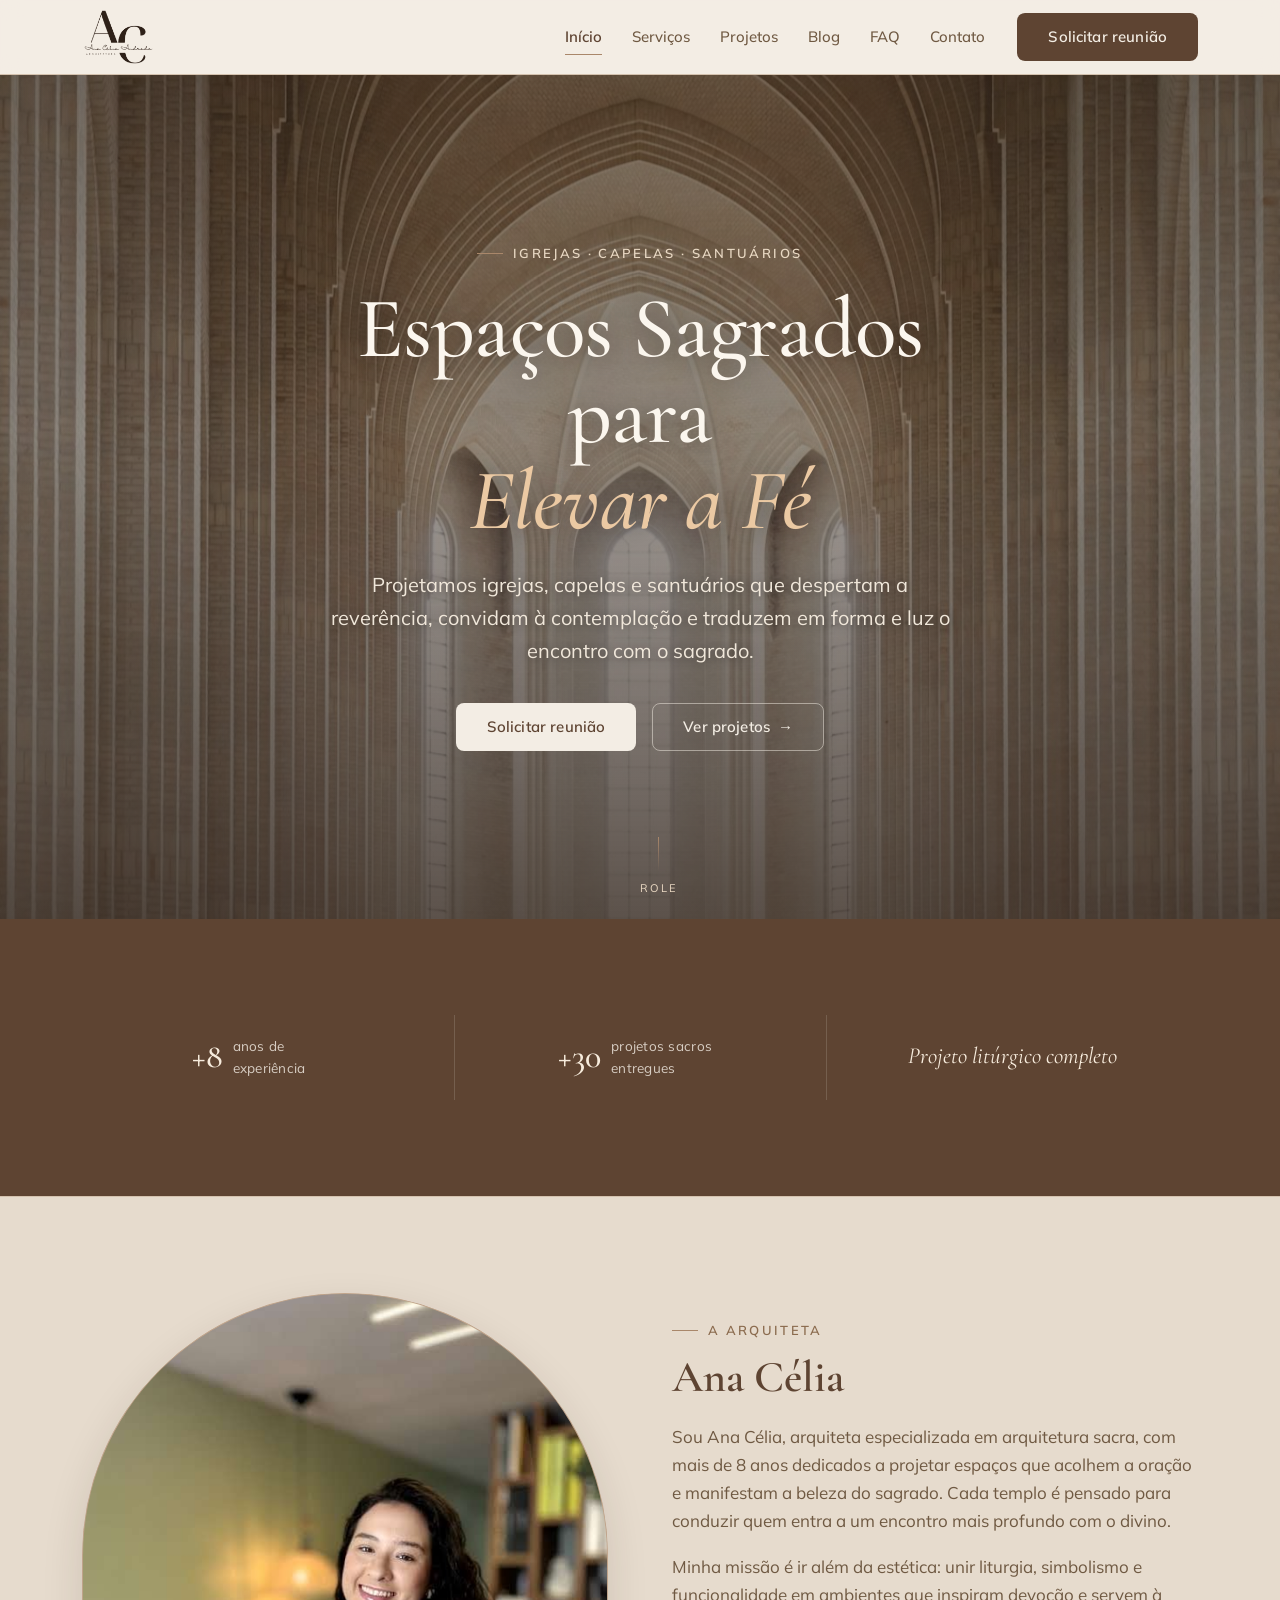
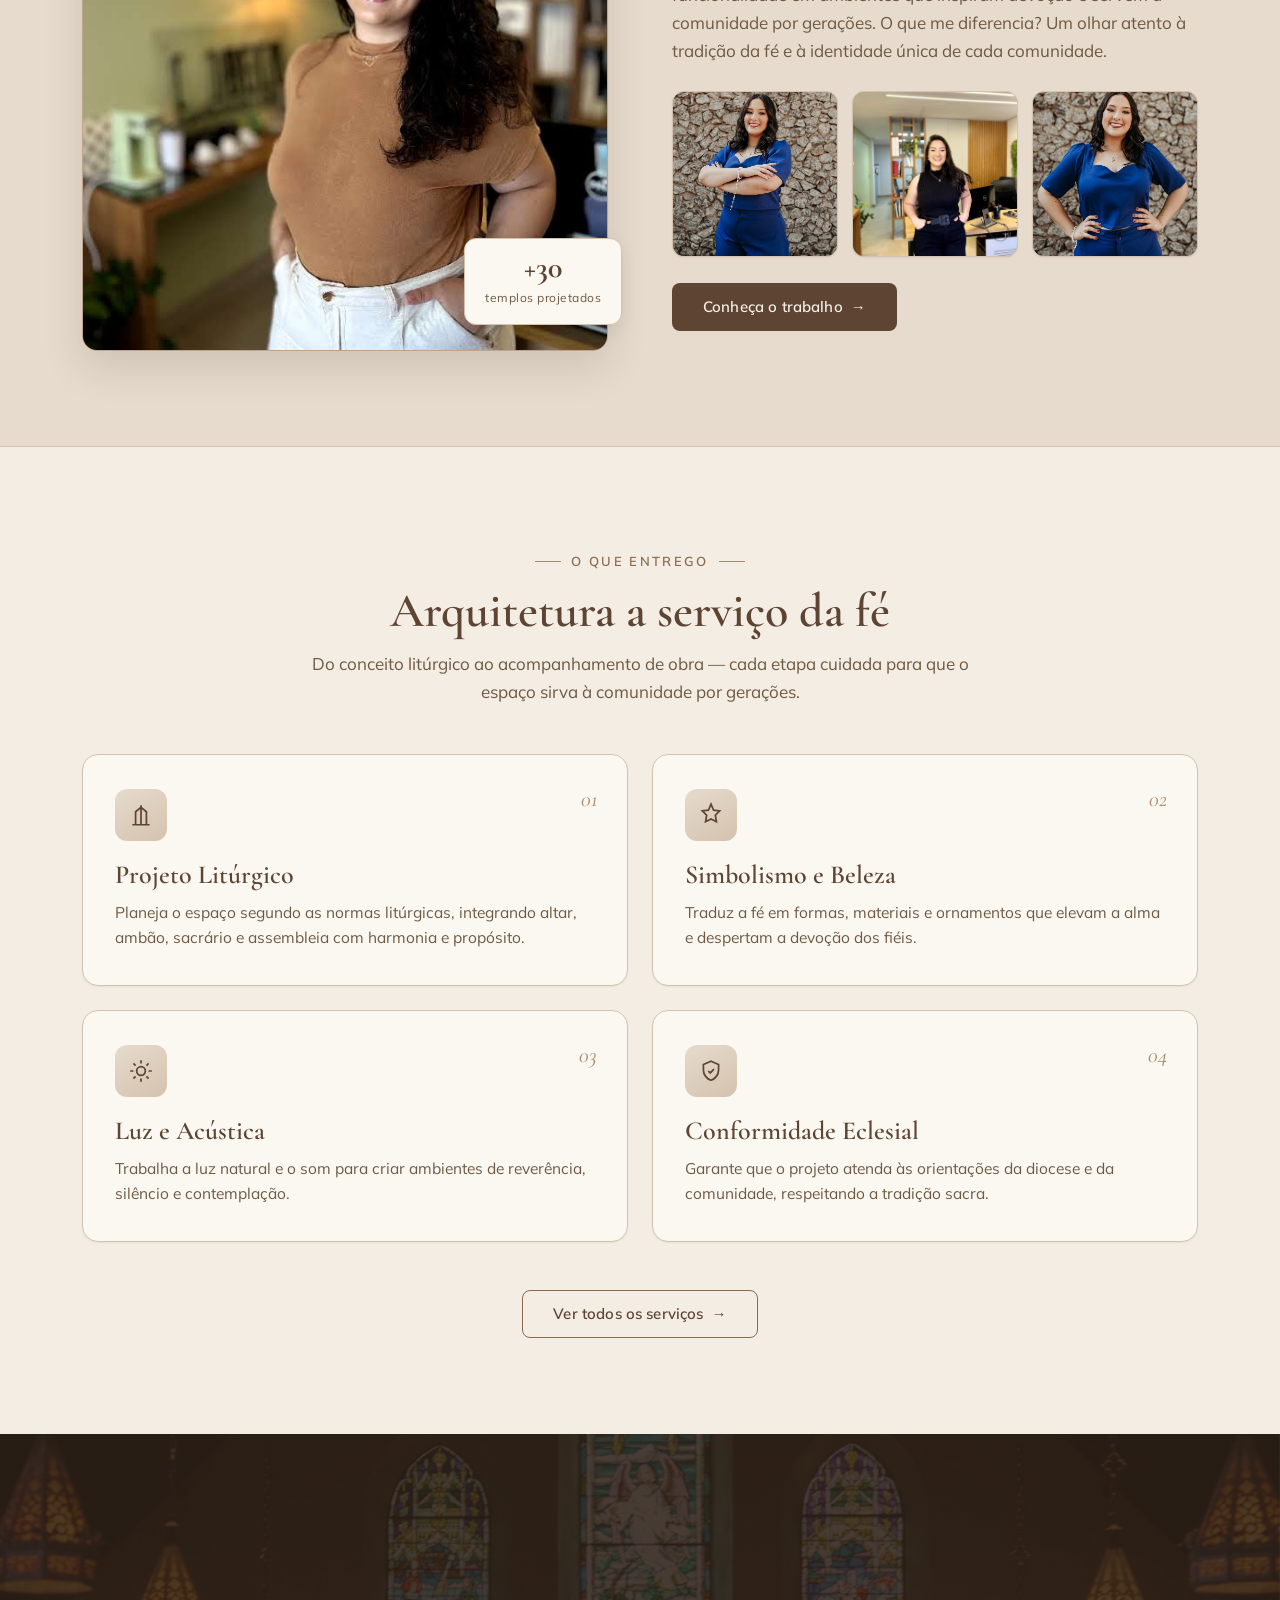
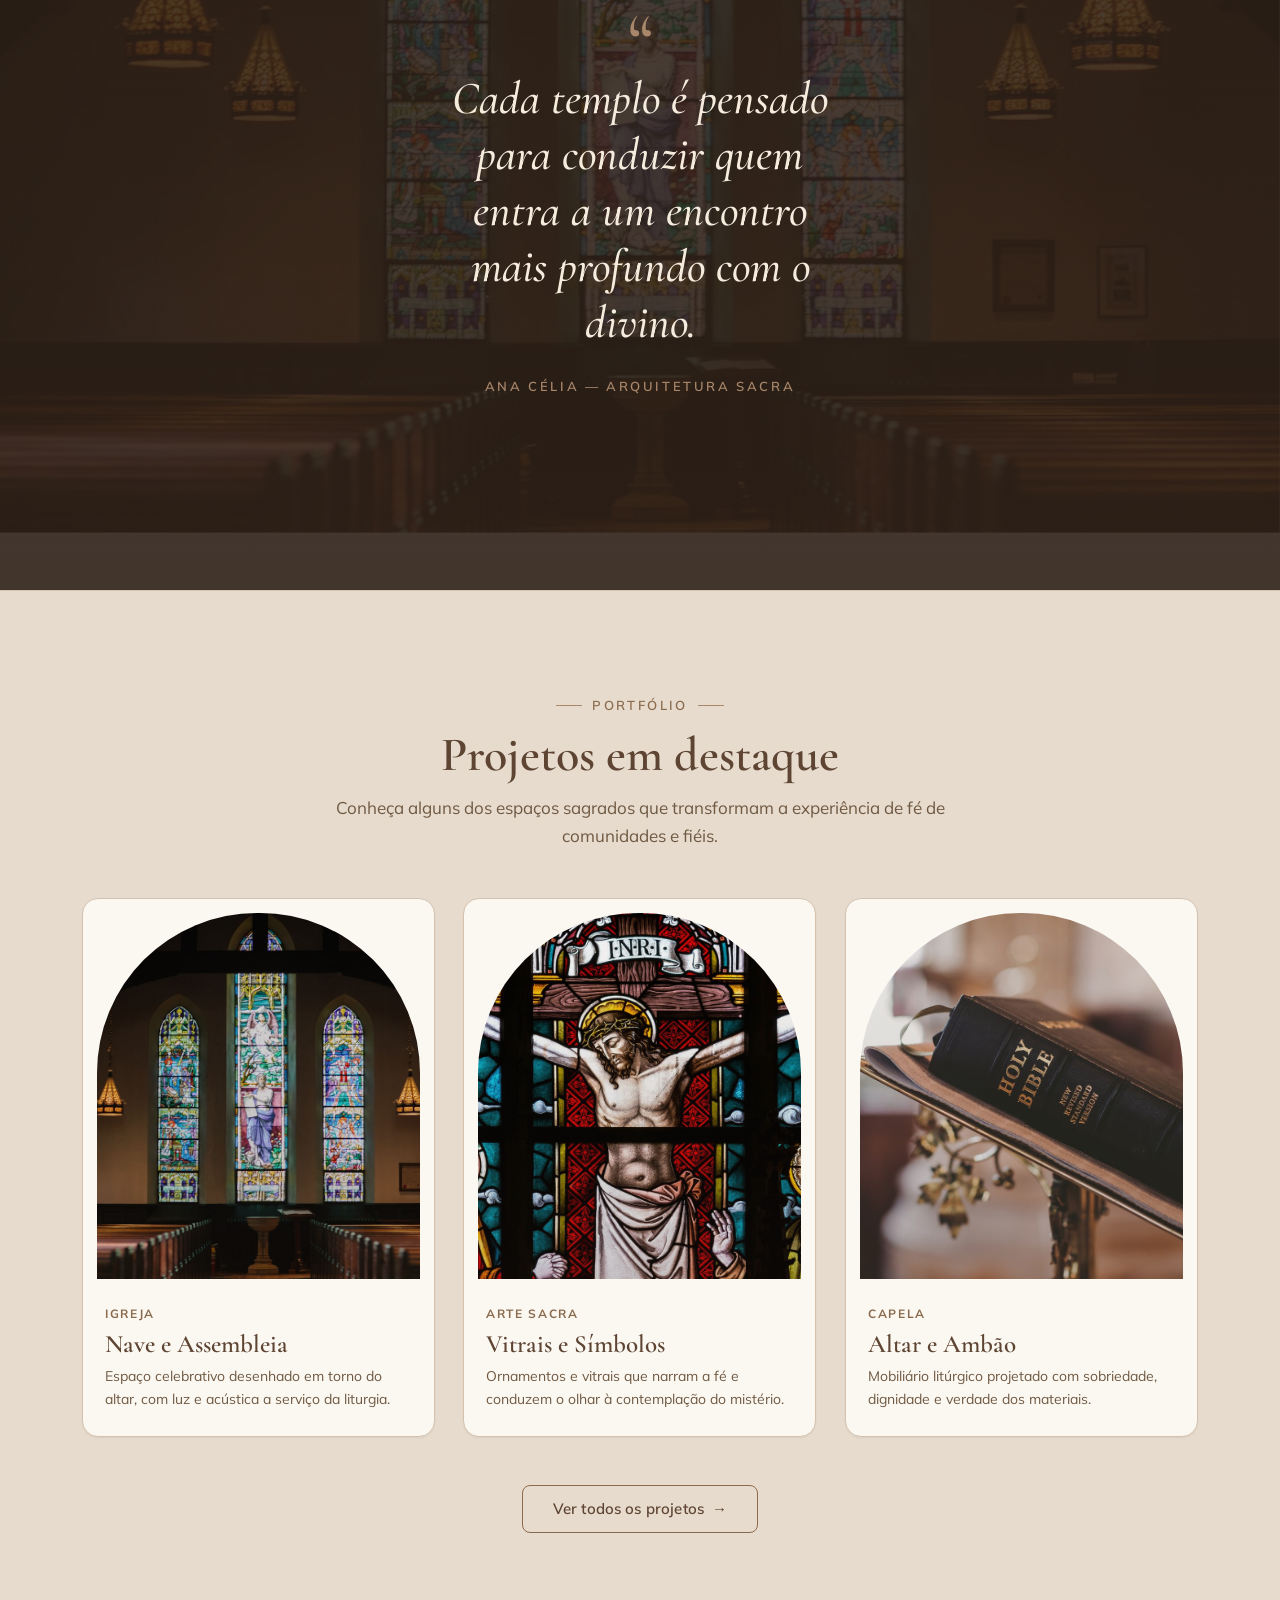
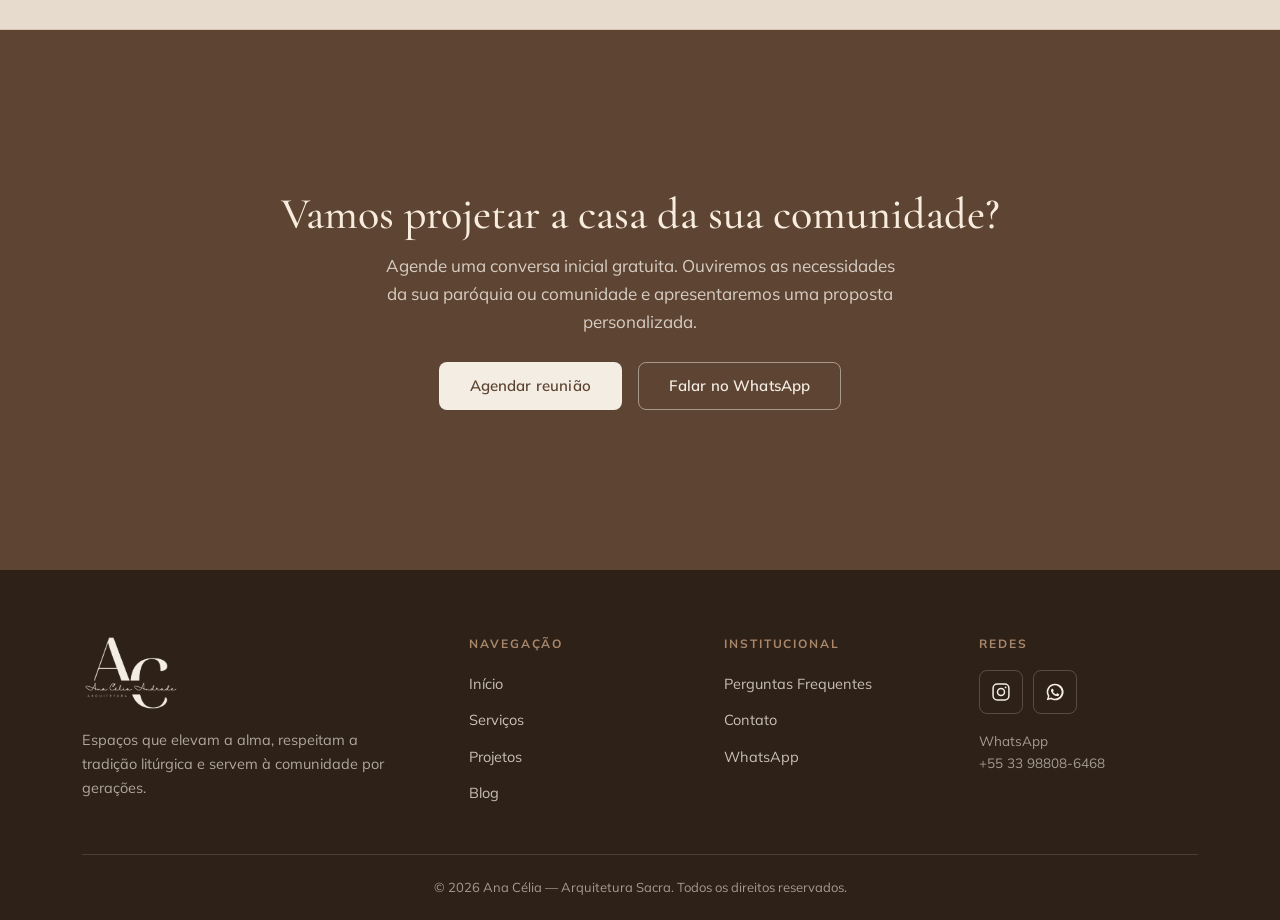
==== site/index.html @ 4736c99a "Cria site multi-página de Ana Célia — Arquitetura Sacra (v1) Site estático completo em /site: Home, " ====
<!DOCTYPE html>
<html lang="pt-BR">
<head>
<meta charset="UTF-8">
<meta name="viewport" content="width=device-width, initial-scale=1.0">
<meta name="description" content="Ana Célia — Arquitetura Sacra. Projetamos igrejas, capelas e santuários que despertam a reverência, convidam à contemplação e traduzem em forma e luz o encontro com o sagrado.">
<meta name="theme-color" content="#F3EDE4">
<title>Ana Célia — Arquitetura Sacra</title>
<link rel="icon" type="image/png" sizes="32x32" href="assets/favicon-32.png">
<link rel="icon" type="image/png" sizes="64x64" href="assets/favicon-64.png">
<link rel="apple-touch-icon" href="assets/apple-touch-icon.png">
<script>document.documentElement.classList.add('has-anim');</script>
<link rel="preconnect" href="https://fonts.googleapis.com">
<link rel="preconnect" href="https://fonts.gstatic.com" crossorigin>
<link href="https://fonts.googleapis.com/css2?family=Cormorant+Garamond:ital,wght@0,400;0,500;0,600;1,400;1,500&family=Mulish:wght@400;500;600;700&display=swap" rel="stylesheet">
<link rel="stylesheet" href="assets/styles.css">
</head>
<body>

<a class="skip-link" href="#conteudo">Pular para o conteúdo</a>

<header class="site-header">
  <div class="wrap">
    <nav class="nav" aria-label="Navegação principal">
      <a href="index.html" class="brand" aria-label="Ana Célia Andrade — Arquitetura, início">
        <img src="assets/logo-dark.png" alt="Ana Célia Andrade — Arquitetura" class="brand-logo" width="90" height="72">
      </a>
      <button class="nav-toggle" id="navToggle" aria-expanded="false" aria-controls="navMenu" aria-label="Abrir menu de navegação">
        <svg class="icon-open" viewBox="0 0 24 24" fill="none" stroke="currentColor" stroke-width="2" stroke-linecap="round" aria-hidden="true"><line x1="3" y1="6" x2="21" y2="6"/><line x1="3" y1="12" x2="21" y2="12"/><line x1="3" y1="18" x2="21" y2="18"/></svg>
        <svg class="icon-close" viewBox="0 0 24 24" fill="none" stroke="currentColor" stroke-width="2" stroke-linecap="round" aria-hidden="true"><line x1="6" y1="6" x2="18" y2="18"/><line x1="6" y1="18" x2="18" y2="6"/></svg>
      </button>
      <div class="nav-menu" id="navMenu">
        <ul>
          <li><a class="nav-link" href="index.html" aria-current="page">Início</a></li>
          <li><a class="nav-link" href="servicos.html">Serviços</a></li>
          <li><a class="nav-link" href="projetos.html">Projetos</a></li>
          <li><a class="nav-link" href="blog.html">Blog</a></li>
          <li><a class="nav-link" href="faq.html">FAQ</a></li>
          <li><a class="nav-link" href="contato.html">Contato</a></li>
        </ul>
        <a href="contato.html" class="btn btn-primary nav-cta">Solicitar reunião</a>
      </div>
    </nav>
  </div>
</header>

<main id="conteudo">

  <!-- HERO -->
  <section class="hero" aria-labelledby="hero-title">
    <div class="hero-media">
      <img src="assets/hero-nave.jpg" alt="Interior de uma igreja com nave de arcos em pedra clara e luz natural iluminando o altar ao fundo" fetchpriority="high" width="1200" height="800" data-parallax="55">
    </div>
    <div class="wrap" data-stagger>
      <span class="eyebrow" data-animate>Igrejas · Capelas · Santuários</span>
      <h1 id="hero-title" class="rv-split">Espaços Sagrados para <em>Elevar a Fé</em></h1>
      <p class="subtitle" data-animate data-delay="620">Projetamos igrejas, capelas e santuários que despertam a reverência, convidam à contemplação e traduzem em forma e luz o encontro com o sagrado.</p>
      <div class="actions" data-animate data-delay="820">
        <a href="contato.html" class="btn btn-on-dark">Solicitar reunião</a>
        <a href="projetos.html" class="btn btn-ghost-dark">Ver projetos <span class="arrow" aria-hidden="true">→</span></a>
      </div>
    </div>
    <div class="hero-scroll" aria-hidden="true" data-animate data-delay="1200"><span class="line"></span>Role</div>
  </section>

  <!-- DESTAQUES (enxuta) -->
  <section class="highlights" aria-label="Destaques da atuação">
    <div class="wrap">
      <ul data-stagger>
        <li data-animate><span class="stat" data-count="8" data-prefix="+">+8</span><span class="stat-label">anos de experiência</span></li>
        <li data-animate><span class="stat" data-count="30" data-prefix="+">+30</span><span class="stat-label">projetos sacros entregues</span></li>
        <li data-animate><span class="stat-single">Projeto litúrgico completo</span></li>
      </ul>
    </div>
  </section>

  <!-- A ARQUITETA -->
  <section id="a-arquiteta" class="about" aria-labelledby="about-title">
    <div class="wrap">
      <div class="about-grid">
        <div class="about-figure" data-animate="fade">
          <div class="frame">
            <img src="assets/ana-1.jpg" alt="Retrato de Ana Célia, arquiteta, em seu ateliê" loading="lazy" width="640" height="800">
          </div>
          <div class="badge"><b>+30</b><span>templos projetados</span></div>
        </div>
        <div class="about-body" data-animate="right">
          <span class="eyebrow">A Arquiteta</span>
          <h2 id="about-title">Ana Célia</h2>
          <p>Sou Ana Célia, arquiteta especializada em arquitetura sacra, com mais de 8 anos dedicados a projetar espaços que acolhem a oração e manifestam a beleza do sagrado. Cada templo é pensado para conduzir quem entra a um encontro mais profundo com o divino.</p>
          <p>Minha missão é ir além da estética: unir liturgia, simbolismo e funcionalidade em ambientes que inspiram devoção e servem à comunidade por gerações. O que me diferencia? Um olhar atento à tradição da fé e à identidade única de cada comunidade.</p>
          <div class="photo-strip" aria-hidden="false">
            <figure><img src="assets/ana-4.jpg" alt="Ana Célia diante de uma parede de pedra, segurando um terço" loading="lazy" width="300" height="300"></figure>
            <figure><img src="assets/ana-2.jpg" alt="Ana Célia em seu ateliê de arquitetura" loading="lazy" width="300" height="300"></figure>
            <figure><img src="assets/ana-5.jpg" alt="Ana Célia, retrato" loading="lazy" width="300" height="300"></figure>
          </div>
          <a href="servicos.html" class="btn btn-primary" style="margin-top:26px">Conheça o trabalho <span class="arrow" aria-hidden="true">→</span></a>
        </div>
      </div>
    </div>
  </section>

  <!-- SERVIÇOS (resumo) -->
  <section id="servicos" aria-labelledby="servicos-title">
    <div class="wrap">
      <div class="sec-head center" data-animate>
        <span class="eyebrow center">O que entrego</span>
        <h2 id="servicos-title">Arquitetura a serviço da fé</h2>
        <p>Do conceito litúrgico ao acompanhamento de obra — cada etapa cuidada para que o espaço sirva à comunidade por gerações.</p>
      </div>
      <div class="reasons-grid" data-stagger>
        <article class="reason" data-animate>
          <span class="num">01</span>
          <div class="icon" aria-hidden="true"><svg viewBox="0 0 24 24" fill="none" stroke="currentColor" stroke-width="1.6"><path d="M12 3v18M7 21V9l5-4 5 4v12M4 21h16"/></svg></div>
          <h3>Projeto Litúrgico</h3>
          <p>Planeja o espaço segundo as normas litúrgicas, integrando altar, ambão, sacrário e assembleia com harmonia e propósito.</p>
        </article>
        <article class="reason" data-animate>
          <span class="num">02</span>
          <div class="icon" aria-hidden="true"><svg viewBox="0 0 24 24" fill="none" stroke="currentColor" stroke-width="1.6"><path d="M12 2l2.4 5.6L20 8.2l-4 4 1 6L12 15.6 7 18.2l1-6-4-4 5.6-.6z"/></svg></div>
          <h3>Simbolismo e Beleza</h3>
          <p>Traduz a fé em formas, materiais e ornamentos que elevam a alma e despertam a devoção dos fiéis.</p>
        </article>
        <article class="reason" data-animate>
          <span class="num">03</span>
          <div class="icon" aria-hidden="true"><svg viewBox="0 0 24 24" fill="none" stroke="currentColor" stroke-width="1.6"><circle cx="12" cy="12" r="4"/><path d="M12 2v3M12 19v3M2 12h3M19 12h3M5 5l2 2M17 17l2 2M19 5l-2 2M7 17l-2 2"/></svg></div>
          <h3>Luz e Acústica</h3>
          <p>Trabalha a luz natural e o som para criar ambientes de reverência, silêncio e contemplação.</p>
        </article>
        <article class="reason" data-animate>
          <span class="num">04</span>
          <div class="icon" aria-hidden="true"><svg viewBox="0 0 24 24" fill="none" stroke="currentColor" stroke-width="1.6"><path d="M12 3l7 3v5c0 4.4-3 8.3-7 9.5C8 19.3 5 15.4 5 11V6l7-3z"/><path d="M9.5 12l1.8 1.8 3.4-3.6"/></svg></div>
          <h3>Conformidade Eclesial</h3>
          <p>Garante que o projeto atenda às orientações da diocese e da comunidade, respeitando a tradição sacra.</p>
        </article>
      </div>
      <div style="text-align:center;margin-top:48px" data-animate="fade">
        <a href="servicos.html" class="btn btn-secondary">Ver todos os serviços <span class="arrow" aria-hidden="true">→</span></a>
      </div>
    </div>
  </section>

  <!-- MANIFESTO -->
  <section class="manifesto" aria-label="Propósito">
    <div class="manifesto-media">
      <img src="assets/vitral-interior.jpg" alt="Interior de igreja com grandes vitrais coloridos e luminárias suspensas" loading="lazy" width="1200" height="800" data-parallax="45">
    </div>
    <div class="wrap" data-stagger>
      <span class="mark" aria-hidden="true" data-animate="fade">&ldquo;</span>
      <blockquote class="rv-split">Cada templo é pensado para conduzir quem entra a um encontro mais profundo com o divino.</blockquote>
      <cite data-animate>Ana Célia — Arquitetura Sacra</cite>
    </div>
  </section>

  <!-- PROJETOS (destaque) -->
  <section id="projetos" class="section-alt" aria-labelledby="projetos-title">
    <div class="wrap">
      <div class="sec-head center" data-animate>
        <span class="eyebrow center">Portfólio</span>
        <h2 id="projetos-title">Projetos em destaque</h2>
        <p>Conheça alguns dos espaços sagrados que transformam a experiência de fé de comunidades e fiéis.</p>
      </div>
      <div class="projects-grid" data-stagger>
        <article class="project-card" data-animate="fade">
          <div class="project-img"><img src="assets/vitral-interior.jpg" alt="Nave de igreja com vitrais e assembleia" loading="lazy" width="360" height="408"></div>
          <div class="project-body"><span class="cat">Igreja</span><h3>Nave e Assembleia</h3><p>Espaço celebrativo desenhado em torno do altar, com luz e acústica a serviço da liturgia.</p></div>
        </article>
        <article class="project-card" data-animate="fade">
          <div class="project-img"><img src="assets/arte-sacra.jpg" alt="Vitral com a imagem da crucificação em tons vivos" loading="lazy" width="360" height="408"></div>
          <div class="project-body"><span class="cat">Arte Sacra</span><h3>Vitrais e Símbolos</h3><p>Ornamentos e vitrais que narram a fé e conduzem o olhar à contemplação do mistério.</p></div>
        </article>
        <article class="project-card" data-animate="fade">
          <div class="project-img"><img src="assets/ambao-biblia.jpg" alt="Bíblia aberta sobre ambão de metal dourado em ambiente de igreja" loading="lazy" width="360" height="408"></div>
          <div class="project-body"><span class="cat">Capela</span><h3>Altar e Ambão</h3><p>Mobiliário litúrgico projetado com sobriedade, dignidade e verdade dos materiais.</p></div>
        </article>
      </div>
      <div style="text-align:center;margin-top:48px" data-animate="fade">
        <a href="projetos.html" class="btn btn-secondary">Ver todos os projetos <span class="arrow" aria-hidden="true">→</span></a>
      </div>
    </div>
  </section>

  <!-- CTA final -->
  <section class="cta-band" aria-label="Convite ao contato">
    <div class="wrap" data-stagger>
      <h2 data-animate>Vamos projetar a casa da sua comunidade?</h2>
      <p data-animate>Agende uma conversa inicial gratuita. Ouviremos as necessidades da sua paróquia ou comunidade e apresentaremos uma proposta personalizada.</p>
      <div class="actions" data-animate>
        <a href="contato.html" class="btn btn-on-dark">Agendar reunião</a>
        <a href="https://wa.me/5533988086468" target="_blank" rel="noopener" class="btn btn-ghost-dark">Falar no WhatsApp</a>
      </div>
    </div>
  </section>

</main>

<footer class="site-footer">
  <div class="wrap">
    <div class="footer-top" data-stagger>
      <div class="footer-brand" data-animate>
        <img src="assets/logo-light.png" alt="Ana Célia Andrade — Arquitetura" class="fb-logo" width="150" height="120">
        <p>Espaços que elevam a alma, respeitam a tradição litúrgica e servem à comunidade por gerações.</p>
      </div>
      <div class="footer-col" data-animate>
        <h4>Navegação</h4>
        <ul>
          <li><a href="index.html">Início</a></li>
          <li><a href="servicos.html">Serviços</a></li>
          <li><a href="projetos.html">Projetos</a></li>
          <li><a href="blog.html">Blog</a></li>
        </ul>
      </div>
      <div class="footer-col" data-animate>
        <h4>Institucional</h4>
        <ul>
          <li><a href="faq.html">Perguntas Frequentes</a></li>
          <li><a href="contato.html">Contato</a></li>
          <li><a href="https://wa.me/5533988086468" target="_blank" rel="noopener">WhatsApp</a></li>
        </ul>
      </div>
      <div class="footer-col" data-animate>
        <h4>Redes</h4>
        <div class="social">
          <a href="https://www.instagram.com/anaceliandrade.arquiteta/" target="_blank" rel="noopener" aria-label="Instagram de Ana Célia (abre em nova aba)"><svg viewBox="0 0 24 24" fill="none" stroke="currentColor" stroke-width="1.8" aria-hidden="true"><rect x="2.5" y="2.5" width="19" height="19" rx="5"/><circle cx="12" cy="12" r="4.2"/><circle cx="17.5" cy="6.5" r="1.1" fill="currentColor" stroke="none"/></svg></a>
          <a href="https://wa.me/5533988086468" target="_blank" rel="noopener" aria-label="WhatsApp de Ana Célia (abre em nova aba)"><svg viewBox="0 0 24 24" fill="currentColor" aria-hidden="true"><path d="M12 2a9.9 9.9 0 00-8.5 15L2 22l5.2-1.4A10 10 0 1012 2zm0 18a8 8 0 01-4.1-1.1l-.3-.2-3 .8.8-2.9-.2-.3A8 8 0 1112 20zm4.4-5.6c-.24-.12-1.42-.7-1.64-.78-.22-.08-.38-.12-.54.12-.16.24-.62.78-.76.94-.14.16-.28.18-.52.06a6.5 6.5 0 01-1.92-1.18 7.2 7.2 0 01-1.33-1.65c-.14-.24 0-.37.1-.49.1-.1.24-.28.36-.42.12-.14.16-.24.24-.4.08-.16.04-.3-.02-.42-.06-.12-.54-1.3-.74-1.78-.2-.47-.4-.4-.54-.41h-.46c-.16 0-.42.06-.64.3-.22.24-.84.82-.84 2s.86 2.32.98 2.48c.12.16 1.7 2.6 4.12 3.64.58.25 1.03.4 1.38.5.58.19 1.1.16 1.52.1.46-.07 1.42-.58 1.62-1.14.2-.56.2-1.04.14-1.14-.06-.1-.22-.16-.46-.28z"/></svg></a>
        </div>
        <p style="margin-top:16px;color:rgba(243,237,228,.6);font-size:13.5px">WhatsApp<br>+55 33 98808-6468</p>
      </div>
    </div>
    <div class="footer-bottom">© <span data-year>2025</span> Ana Célia — Arquitetura Sacra. Todos os direitos reservados.</div>
  </div>
</footer>

<script src="assets/main.js"></script>
</body>
</html>
---- site/assets/styles.css ----
/* ===================================================================
   Ana Célia — Arquitetura Sacra · Design System compartilhado
   Base v1 — deriva de dados/design-system-ana-celia.html
   =================================================================== */

:root{
  /* Neutros / base */
  --linho:#F3EDE4; --areia:#E6DBCD; --marfim:#FBF8F2;
  /* Apoio / transição */
  --argila:#D4C2AE; --latte:#BFA38A;
  /* Ação / marca */
  --cafe-claro:#A9876A; --cafe:#8B6B4E;
  /* Contraste / texto */
  --cacau:#5E4432; --expresso:#2E2118; --texto-suave:#6F5942;

  /* Semânticos */
  --bg:var(--linho); --bg-alt:var(--areia); --surface:var(--marfim);
  --text:var(--expresso); --text-muted:var(--texto-suave);
  --primary:var(--cafe); --primary-strong:var(--cacau); --primary-soft:var(--cafe-claro);
  --border:var(--argila); --border-strong:var(--latte);

  /* Raios */
  --r-xs:4px; --r-sm:8px; --r-md:12px; --r-lg:16px; --r-xl:24px;
  /* Sombras (tint quente do Expresso) */
  --sh-sm:0 1px 2px rgba(46,33,24,.06);
  --sh-md:0 6px 20px rgba(46,33,24,.09);
  --sh-lg:0 16px 40px rgba(46,33,24,.13);
  /* Espaçamento (base 8) */
  --s-1:4px; --s-2:8px; --s-3:12px; --s-4:16px; --s-6:24px;
  --s-8:32px; --s-12:48px; --s-16:64px; --s-24:96px; --s-32:128px;

  --header-h:72px; --maxw:1180px;
  --ease:cubic-bezier(.22,.61,.36,1);
}

*{box-sizing:border-box;margin:0;padding:0}
html{scroll-behavior:smooth;scroll-padding-top:var(--header-h)}
body{
  background:var(--bg);color:var(--text);
  font-family:'Mulish',system-ui,sans-serif;font-size:16px;line-height:1.65;
  -webkit-font-smoothing:antialiased;overflow-x:hidden;
}
.wrap{max-width:var(--maxw);margin:0 auto;padding:0 32px}
.wrap-narrow{max-width:820px;margin:0 auto;padding:0 32px}
a{color:inherit;text-decoration:none}
img{max-width:100%;display:block}

/* ---- Acessibilidade ---- */
.skip-link{position:absolute;left:16px;top:-52px;z-index:200;background:var(--cacau);color:var(--linho);padding:10px 18px;border-radius:var(--r-sm);font-weight:600;font-size:14px;transition:top .2s ease}
.skip-link:focus{top:12px}
:focus-visible{outline:3px solid var(--cafe-claro);outline-offset:2px;border-radius:var(--r-xs)}
.sr-only{position:absolute;width:1px;height:1px;padding:0;margin:-1px;overflow:hidden;clip:rect(0,0,0,0);white-space:nowrap;border:0}

/* ---- Eyebrow ---- */
.eyebrow{font-family:'Mulish';font-weight:600;font-size:13px;letter-spacing:.18em;text-transform:uppercase;color:var(--primary);display:inline-flex;align-items:center;gap:10px}
.eyebrow::before{content:"";width:26px;height:1.5px;background:var(--primary-soft);display:inline-block}
.eyebrow.center::after{content:"";width:26px;height:1.5px;background:var(--primary-soft);display:inline-block}

/* ---- Botões ---- */
.btn{display:inline-flex;align-items:center;justify-content:center;gap:8px;font-family:'Mulish';font-weight:600;font-size:15px;min-height:48px;padding:14px 30px;border-radius:var(--r-sm);border:1.5px solid transparent;cursor:pointer;transition:background .2s ease,color .2s ease,box-shadow .2s ease,transform .2s ease,border-color .2s ease;letter-spacing:.01em;line-height:1.2;text-align:center}
.btn-primary{background:var(--primary-strong);color:var(--linho)}
.btn-primary:hover{background:var(--expresso);box-shadow:var(--sh-md);transform:translateY(-2px)}
.btn-secondary{background:transparent;border-color:var(--primary);color:var(--cacau)}
.btn-secondary:hover{background:var(--areia);transform:translateY(-2px)}
.btn-on-dark{background:var(--linho);color:var(--cacau)}
.btn-on-dark:hover{background:#fff;box-shadow:var(--sh-md);transform:translateY(-2px)}
.btn-ghost-dark{background:transparent;border-color:rgba(243,237,228,.5);color:var(--linho)}
.btn-ghost-dark:hover{background:rgba(243,237,228,.12);border-color:var(--linho)}
.btn-whats{background:#25936a;color:#fff}
.btn-whats:hover{background:#1f7d5a;box-shadow:var(--sh-md);transform:translateY(-2px)}
.btn .arrow{transition:transform .2s ease}
.btn:hover .arrow{transform:translateX(3px)}

/* ---- Cabeçalho ---- */
.site-header{position:sticky;top:0;z-index:100;background:rgba(243,237,228,.85);backdrop-filter:saturate(140%) blur(10px);-webkit-backdrop-filter:saturate(140%) blur(10px);border-bottom:1px solid var(--border);transition:background .35s ease,box-shadow .35s ease,border-color .35s ease}
.site-header.scrolled{background:rgba(243,237,228,.95);box-shadow:0 6px 24px rgba(46,33,24,.09);border-color:var(--border-strong)}
.nav{display:flex;align-items:center;justify-content:space-between;min-height:var(--header-h);gap:24px;transition:min-height .35s ease}
.site-header.scrolled .nav{min-height:60px}
.brand{display:flex;align-items:center;padding:8px 0}
.brand .brand-logo{height:58px;width:auto;display:block;transition:height .35s ease}
.site-header.scrolled .brand-logo{height:46px}
.nav-menu{display:flex;align-items:center;gap:8px}
.nav-menu ul{display:flex;align-items:center;gap:2px;list-style:none}
.nav-menu a.nav-link{position:relative;display:inline-block;font-weight:500;font-size:15px;color:var(--text-muted);padding:10px 14px;border-radius:var(--r-sm);transition:color .18s ease,background .18s ease}
.nav-menu a.nav-link:hover{color:var(--cacau);background:var(--areia)}
.nav-menu a.nav-link[aria-current="page"]{color:var(--cacau);font-weight:600}
.nav-menu a.nav-link[aria-current="page"]::after{content:"";position:absolute;left:14px;right:14px;bottom:4px;height:1.5px;background:var(--primary-soft)}
.nav-cta{margin-left:10px}
.nav-toggle{display:none;align-items:center;justify-content:center;width:46px;height:46px;background:transparent;border:1px solid var(--border);border-radius:var(--r-sm);cursor:pointer;color:var(--cacau)}
.nav-toggle svg{width:22px;height:22px}
.nav-toggle .icon-close{display:none}
.nav-toggle[aria-expanded="true"] .icon-open{display:none}
.nav-toggle[aria-expanded="true"] .icon-close{display:block}

/* ---- Hero (Home) ---- */
.hero{position:relative;min-height:calc(100vh - var(--header-h));min-height:640px;display:flex;align-items:center;overflow:hidden}
.hero-media{position:absolute;inset:0;z-index:0}
.hero-media img{position:absolute;top:-8%;left:0;width:100%;height:116%;object-fit:cover;object-position:center 38%;will-change:transform}
.hero-media::after{content:"";position:absolute;inset:0;background:linear-gradient(180deg,rgba(46,33,24,.55) 0%,rgba(46,33,24,.40) 42%,rgba(46,33,24,.78) 100%),radial-gradient(120% 80% at 50% 30%,rgba(94,68,50,.12),transparent 70%)}
.hero .wrap{position:relative;z-index:1;width:100%;text-align:center;padding-top:64px;padding-bottom:72px}
.hero .eyebrow{color:#E9D9C4;justify-content:center;margin-bottom:22px}
.hero .eyebrow::before,.hero .eyebrow::after{background:var(--cafe-claro)}
.hero h1{font-family:'Cormorant Garamond',serif;font-weight:500;font-size:clamp(46px,8vw,86px);line-height:1.0;letter-spacing:-.01em;color:#FBF6EE;margin:0 auto 24px;max-width:16ch;text-shadow:0 2px 24px rgba(20,12,6,.4)}
.hero h1 em{font-style:italic;font-weight:500;color:#EBC9A3;display:block}
.hero p.subtitle{max-width:620px;margin:0 auto 36px;color:#F0E7DA;font-size:clamp(17px,2.2vw,20px);font-weight:400;text-shadow:0 1px 12px rgba(20,12,6,.45)}
.hero .actions{display:flex;justify-content:center;gap:16px;flex-wrap:wrap}
.hero-scroll{position:absolute;left:50%;bottom:22px;transform:translateX(-50%);z-index:1;color:#EAD9C3;font-size:11px;letter-spacing:.22em;text-transform:uppercase;display:flex;flex-direction:column;align-items:center;gap:8px;opacity:.9}
.hero-scroll span.line{width:1px;height:34px;background:linear-gradient(var(--cafe-claro),transparent);animation:scrollpulse 2.2s ease-in-out infinite}
@keyframes scrollpulse{0%,100%{opacity:.3;transform:scaleY(.6)}50%{opacity:1;transform:scaleY(1)}}

/* ---- Page hero (páginas internas) ---- */
.page-hero{position:relative;overflow:hidden;color:var(--linho);text-align:center}
.page-hero-media{position:absolute;inset:0;z-index:0}
.page-hero-media img{position:absolute;top:-8%;left:0;width:100%;height:116%;object-fit:cover;object-position:center 42%;will-change:transform}
.page-hero-media::after{content:"";position:absolute;inset:0;background:linear-gradient(180deg,rgba(46,33,24,.62),rgba(46,33,24,.72))}
.page-hero .wrap{position:relative;z-index:1;padding:var(--s-24) 0 var(--s-16)}
.page-hero .eyebrow{color:#E9D9C4;justify-content:center;margin-bottom:16px}
.page-hero .eyebrow::before,.page-hero .eyebrow::after{background:var(--cafe-claro)}
.page-hero h1{font-family:'Cormorant Garamond',serif;font-weight:500;font-size:clamp(40px,6vw,68px);line-height:1.03;color:#FBF6EE;margin:0 auto 16px;max-width:18ch;text-shadow:0 2px 20px rgba(20,12,6,.35)}
.page-hero p{max-width:600px;margin:0 auto;color:#F0E7DA;font-size:clamp(16px,2vw,19px)}
.breadcrumb{margin-top:22px;font-size:13px;letter-spacing:.04em;color:#E4D4C0}
.breadcrumb a{color:#E4D4C0}
.breadcrumb a:hover{color:#fff;text-decoration:underline}
.breadcrumb span{opacity:.6;margin:0 8px}

/* ---- Barra de destaques (mais enxuta) ---- */
.highlights{background:var(--cacau);color:var(--linho)}
.highlights ul{list-style:none;display:grid;grid-template-columns:repeat(3,1fr);text-align:center}
.highlights li{padding:20px 16px;display:flex;flex-direction:row;align-items:center;justify-content:center;gap:10px}
.highlights li + li{border-left:1px solid rgba(243,237,228,.16)}
.highlights .stat{font-family:'Cormorant Garamond',serif;font-weight:500;font-size:clamp(26px,3.2vw,34px);line-height:1;color:#F7ECDD}
.highlights .stat-label{font-size:13.5px;color:rgba(243,237,228,.82);letter-spacing:.02em;text-align:left;max-width:14ch}
.highlights .stat-single{font-family:'Cormorant Garamond',serif;font-style:italic;font-size:clamp(18px,2.2vw,23px);color:#F7ECDD}

/* ---- Seção ---- */
section{padding:var(--s-24) 0}
.sec-head{margin-bottom:var(--s-12);max-width:660px}
.sec-head.center{margin-left:auto;margin-right:auto;text-align:center}
.sec-head.center .eyebrow{justify-content:center}
.sec-head h2{font-family:'Cormorant Garamond',serif;font-weight:600;font-size:clamp(33px,4.6vw,48px);line-height:1.05;color:var(--cacau);margin:14px 0 14px}
.sec-head p{color:var(--text-muted);font-size:17px}
.section-alt{background:var(--bg-alt);border-top:1px solid var(--border);border-bottom:1px solid var(--border)}

/* ---- A Arquiteta ---- */
.about{background:var(--bg-alt);border-top:1px solid var(--border);border-bottom:1px solid var(--border)}
.about-grid{display:grid;grid-template-columns:1fr 1fr;gap:var(--s-16);align-items:center}
.about-figure{position:relative}
.about-figure .frame{position:relative;border-radius:280px 280px var(--r-lg) var(--r-lg);overflow:hidden;box-shadow:var(--sh-lg);border:1px solid var(--border-strong);aspect-ratio:4/5;background:var(--latte)}
.about-figure .frame img{width:100%;height:100%;object-fit:cover;object-position:center 42%}
.about-figure .badge{position:absolute;right:-14px;bottom:26px;background:var(--marfim);border:1px solid var(--border);border-radius:var(--r-md);box-shadow:var(--sh-md);padding:14px 20px;text-align:center}
.about-figure .badge b{display:block;font-family:'Cormorant Garamond',serif;font-size:30px;color:var(--cacau);line-height:1}
.about-figure .badge span{font-size:12px;color:var(--text-muted);letter-spacing:.04em}
.about-body h2,.about-body h3{font-family:'Cormorant Garamond',serif;font-weight:600;font-size:clamp(30px,4vw,44px);color:var(--cacau);line-height:1.04;margin:14px 0 22px}
.about-body p{color:var(--text-muted);font-size:17px;margin-bottom:18px;max-width:58ch}
.about-body .btn{margin-top:4px}
/* tira de miniaturas (mais fotos dela) */
.photo-strip{display:grid;grid-template-columns:repeat(3,1fr);gap:14px;margin-top:26px}
.photo-strip figure{border-radius:var(--r-md);overflow:hidden;aspect-ratio:1/1;box-shadow:var(--sh-sm);border:1px solid var(--border);background:var(--latte)}
.photo-strip img{width:100%;height:100%;object-fit:cover;transition:transform .5s ease}
.photo-strip figure:hover img{transform:scale(1.06)}

/* ---- Cards de benefício / razões ---- */
.reasons-grid{display:grid;grid-template-columns:repeat(2,1fr);gap:24px}
.reason{background:var(--surface);border:1px solid var(--border);border-radius:var(--r-lg);padding:34px 32px;box-shadow:var(--sh-sm);position:relative;overflow:hidden;transition:transform .25s ease,box-shadow .25s ease,border-color .25s ease}
.reason::before{content:"";position:absolute;left:0;top:0;bottom:0;width:3px;background:var(--primary-soft);transform:scaleY(0);transform-origin:top;transition:transform .3s ease}
.reason:hover{transform:translateY(-5px);box-shadow:var(--sh-lg);border-color:var(--border-strong)}
.reason:hover::before{transform:scaleY(1)}
.reason .icon{width:52px;height:52px;border-radius:var(--r-md);background:linear-gradient(150deg,var(--areia),var(--argila));display:flex;align-items:center;justify-content:center;color:var(--cacau);margin-bottom:20px}
.reason .icon svg{width:26px;height:26px}
.reason .num{font-family:'Cormorant Garamond',serif;font-style:italic;color:var(--primary-soft);font-size:22px;position:absolute;top:26px;right:30px}
.reason h3,.reason h4{font-family:'Cormorant Garamond',serif;font-weight:600;font-size:26px;color:var(--cacau);margin-bottom:10px;line-height:1.1}
.reason p{color:var(--text-muted);font-size:15.5px}

/* ---- Manifesto ---- */
.manifesto{position:relative;overflow:hidden;color:var(--linho);text-align:center}
.manifesto-media{position:absolute;inset:0;z-index:0}
.manifesto-media img{position:absolute;top:-11%;left:0;width:100%;height:122%;object-fit:cover;object-position:center 55%;will-change:transform}
.manifesto-media::after{content:"";position:absolute;inset:0;background:linear-gradient(180deg,rgba(46,33,24,.86),rgba(46,33,24,.9))}
.manifesto .wrap{position:relative;z-index:1;padding:var(--s-24) 0}
.manifesto .mark{font-family:'Cormorant Garamond',serif;font-size:80px;line-height:.4;color:var(--cafe-claro);display:block;height:44px}
.manifesto blockquote{font-family:'Cormorant Garamond',serif;font-weight:500;font-style:italic;font-size:clamp(28px,4.4vw,46px);line-height:1.22;max-width:20ch;margin:0 auto;color:#F6ECDE}
.manifesto cite{display:block;margin-top:26px;font-family:'Mulish';font-style:normal;font-weight:600;font-size:13px;letter-spacing:.2em;text-transform:uppercase;color:var(--cafe-claro)}

/* ---- Processo ---- */
.process-grid{display:grid;grid-template-columns:1fr 1fr;gap:var(--s-16);align-items:center}
.steps{display:flex;flex-direction:column}
.step{display:grid;grid-template-columns:auto 1fr;gap:22px;padding:24px 0;border-bottom:1px solid var(--border);position:relative}
.step:last-child{border-bottom:none}
.step .st-num{width:56px;height:56px;border-radius:50%;border:1.5px solid var(--border-strong);display:flex;align-items:center;justify-content:center;font-family:'Cormorant Garamond',serif;font-size:24px;color:var(--cafe);background:var(--surface);transition:background .25s ease,color .25s ease,border-color .25s ease}
.step:hover .st-num{background:var(--cacau);color:var(--linho);border-color:var(--cacau)}
.step h3,.step h4{font-family:'Cormorant Garamond',serif;font-weight:600;font-size:24px;color:var(--cacau);margin-bottom:6px;line-height:1.1}
.step p{color:var(--text-muted);font-size:15.5px;max-width:46ch}
.process-figure{position:relative}
.process-figure .pf-main{position:relative;border-radius:var(--r-lg) var(--r-lg) 200px 200px;overflow:hidden;box-shadow:var(--sh-lg);border:1px solid var(--border-strong);aspect-ratio:4/5;background:var(--latte)}
.process-figure .pf-main img{width:100%;height:100%;object-fit:cover;object-position:center 40%}
.process-figure .pf-inset{position:absolute;left:-22px;bottom:-22px;width:50%;aspect-ratio:4/3;border-radius:var(--r-md);overflow:hidden;box-shadow:var(--sh-lg);border:4px solid var(--marfim);background:var(--areia)}
.process-figure .pf-inset img{width:100%;height:100%;object-fit:cover}

/* ---- Projetos ---- */
.projects-grid{display:grid;grid-template-columns:repeat(3,1fr);gap:28px}
.project-card{background:var(--surface);border:1px solid var(--border);border-radius:var(--r-lg);overflow:hidden;box-shadow:var(--sh-sm);transition:transform .25s ease,box-shadow .25s ease}
.project-card:hover{transform:translateY(-6px);box-shadow:var(--sh-lg)}
.project-img{position:relative;margin:14px 14px 0;border-radius:160px 160px 0 0;overflow:hidden;aspect-ratio:3/3.4;background:var(--latte)}
.project-img img{width:100%;height:100%;object-fit:cover;transition:transform .6s ease}
.project-card:hover .project-img img{transform:scale(1.05)}
.project-img::after{content:"";position:absolute;inset:0;background:linear-gradient(180deg,rgba(46,33,24,.05),rgba(46,33,24,.22))}
.project-body{padding:20px 22px 24px}
.project-body .cat{font-size:12px;letter-spacing:.14em;text-transform:uppercase;color:var(--primary);font-weight:700}
.project-body h3,.project-body h5{font-family:'Cormorant Garamond',serif;font-weight:600;font-size:25px;color:var(--cacau);margin:5px 0 7px;line-height:1.1}
.project-body p{font-size:14px;color:var(--text-muted)}
.projects-note{text-align:center;margin-top:var(--s-12);color:var(--text-muted);font-size:14.5px;font-style:italic}
/* filtro de categorias */
.filter-bar{display:flex;flex-wrap:wrap;gap:10px;justify-content:center;margin-bottom:var(--s-12)}
.filter-btn{font-family:'Mulish';font-weight:600;font-size:14px;color:var(--text-muted);background:transparent;border:1px solid var(--border);border-radius:999px;padding:10px 20px;min-height:44px;cursor:pointer;transition:all .2s ease}
.filter-btn:hover{border-color:var(--primary);color:var(--cacau)}
.filter-btn.active{background:var(--cacau);border-color:var(--cacau);color:var(--linho)}
.project-card.is-hidden{display:none}

/* ---- Blog ---- */
.blog-grid{display:grid;grid-template-columns:repeat(3,1fr);gap:28px}
.post-card{display:flex;flex-direction:column;background:var(--surface);border:1px solid var(--border);border-radius:var(--r-lg);overflow:hidden;box-shadow:var(--sh-sm);transition:transform .25s ease,box-shadow .25s ease}
.post-card:hover{transform:translateY(-6px);box-shadow:var(--sh-lg)}
.post-thumb{aspect-ratio:16/10;overflow:hidden;background:var(--latte)}
.post-thumb img{width:100%;height:100%;object-fit:cover;transition:transform .6s ease}
.post-card:hover .post-thumb img{transform:scale(1.05)}
.post-body{padding:22px 24px 26px;display:flex;flex-direction:column;flex:1}
.post-meta{font-size:12px;letter-spacing:.1em;text-transform:uppercase;color:var(--primary);font-weight:700;margin-bottom:8px}
.post-body h3{font-family:'Cormorant Garamond',serif;font-weight:600;font-size:24px;color:var(--cacau);line-height:1.14;margin-bottom:10px}
.post-body p{color:var(--text-muted);font-size:15px;margin-bottom:16px}
.post-more{margin-top:auto;font-weight:600;font-size:14px;color:var(--cafe);display:inline-flex;align-items:center;gap:6px}
.post-card:hover .post-more{color:var(--cacau)}
.post-more .arrow{transition:transform .2s ease}
.post-card:hover .post-more .arrow{transform:translateX(3px)}
/* artigo */
.article{padding:var(--s-16) 0 var(--s-24)}
.article-head{max-width:760px;margin:0 auto var(--s-12);text-align:center}
.article-head .post-meta{margin-bottom:14px}
.article-head h1{font-family:'Cormorant Garamond',serif;font-weight:600;font-size:clamp(32px,5vw,52px);line-height:1.08;color:var(--cacau);margin-bottom:16px}
.article-head .lede{color:var(--text-muted);font-size:19px;max-width:60ch;margin:0 auto}
.article-cover{max-width:960px;margin:0 auto var(--s-12);border-radius:var(--r-lg);overflow:hidden;box-shadow:var(--sh-md);aspect-ratio:16/9;background:var(--latte)}
.article-cover img{width:100%;height:100%;object-fit:cover}
.article-body{max-width:720px;margin:0 auto}
.article-body p{font-size:17.5px;color:var(--text);margin-bottom:22px;line-height:1.75}
.article-body h2{font-family:'Cormorant Garamond',serif;font-weight:600;font-size:30px;color:var(--cacau);margin:38px 0 14px}
.article-body blockquote{font-family:'Cormorant Garamond',serif;font-style:italic;font-size:24px;color:var(--cafe);border-left:3px solid var(--primary-soft);padding-left:24px;margin:30px 0}
.article-body ul{margin:0 0 22px 22px;color:var(--text)}
.article-body li{margin-bottom:8px}
.article-foot{max-width:720px;margin:var(--s-16) auto 0;padding-top:26px;border-top:1px solid var(--border);display:flex;justify-content:space-between;align-items:center;gap:16px;flex-wrap:wrap}

/* ---- FAQ ---- */
.faq-list{max-width:820px;margin:0 auto;border-top:1px solid var(--border)}
.faq-item{border-bottom:1px solid var(--border)}
.faq-q{width:100%;background:transparent;border:none;cursor:pointer;display:flex;align-items:center;justify-content:space-between;gap:20px;padding:26px 4px;text-align:left;font-family:'Cormorant Garamond',serif;font-weight:600;font-size:clamp(19px,2.4vw,23px);color:var(--cacau);min-height:44px}
.faq-q:hover{color:var(--expresso)}
.faq-icon{flex:0 0 auto;width:28px;height:28px;position:relative;color:var(--primary-soft)}
.faq-icon::before,.faq-icon::after{content:"";position:absolute;background:currentColor;border-radius:2px;top:50%;left:50%;transform:translate(-50%,-50%)}
.faq-icon::before{width:16px;height:2px}
.faq-icon::after{width:2px;height:16px;transition:transform .25s ease}
.faq-q[aria-expanded="true"] .faq-icon::after{transform:translate(-50%,-50%) scaleY(0)}
.faq-a{overflow:hidden;max-height:0;transition:max-height .3s ease}
.faq-a-inner{padding:0 4px 28px;color:var(--text-muted);font-size:16.5px;max-width:74ch}

/* ---- Contato ---- */
.contact{background:var(--bg);border-top:1px solid var(--border)}
.contact-grid{display:grid;grid-template-columns:1fr 1fr;gap:var(--s-16);align-items:start}
.contact-copy p{color:var(--text-muted);font-size:17px;max-width:46ch;margin-bottom:26px}
.contact-list{list-style:none;display:flex;flex-direction:column;gap:14px}
.contact-list li{display:flex;align-items:center;gap:14px;color:var(--text)}
.contact-list li a{display:flex;align-items:center;gap:14px;color:inherit;width:100%}
.contact-list li a:hover .ci{background:var(--cacau);color:var(--linho)}
.contact-list li a:hover b{color:var(--cacau)}
.contact-list .ci{width:44px;height:44px;flex:0 0 auto;border-radius:var(--r-md);background:var(--areia);display:flex;align-items:center;justify-content:center;color:var(--cacau);transition:background .2s ease,color .2s ease}
.contact-list .ci svg{width:20px;height:20px}
.contact-list b{display:block;font-size:15px}
.contact-list span{font-size:13.5px;color:var(--text-muted)}
.contact-form{background:var(--surface);border:1px solid var(--border);border-radius:var(--r-lg);padding:34px;box-shadow:var(--sh-md)}
.field{display:flex;flex-direction:column;gap:7px;width:100%;margin-bottom:18px}
.field label{font-family:'Mulish';font-weight:600;font-size:13.5px;color:var(--text-muted)}
.field input,.field textarea{font-family:'Mulish';font-size:15px;color:var(--text);background:var(--linho);border:1px solid var(--border);border-radius:var(--r-sm);padding:14px 16px;width:100%;min-height:48px;transition:border-color .18s ease,box-shadow .18s ease}
.field input::placeholder,.field textarea::placeholder{color:var(--latte)}
.field input:focus,.field textarea:focus{outline:none;border-color:var(--cafe);box-shadow:0 0 0 3px rgba(169,135,106,.28)}
.field textarea{resize:vertical;min-height:130px}
.contact-form .btn{width:100%;margin-top:6px}
.form-hint{margin-top:12px;font-size:12.5px;color:var(--text-muted);text-align:center;line-height:1.5}
.form-status{margin-top:10px;font-size:14.5px;color:var(--cacau);font-weight:600;text-align:center;min-height:1.2em}
/* chips de assunto (interativo) */
.chips{display:flex;flex-wrap:wrap;gap:10px;margin-bottom:6px}
.chip{font-family:'Mulish';font-weight:600;font-size:13px;color:var(--cacau);background:var(--linho);border:1px solid var(--border);border-radius:999px;padding:9px 16px;min-height:40px;cursor:pointer;transition:all .18s ease}
.chip:hover{border-color:var(--primary);background:var(--areia)}
.chip.active{background:var(--cacau);border-color:var(--cacau);color:var(--linho)}
/* faixa CTA */
.cta-band{background:var(--cacau);color:var(--linho);text-align:center}
.cta-band .wrap{padding:var(--s-16) 0}
.cta-band h2{font-family:'Cormorant Garamond',serif;font-weight:500;font-size:clamp(30px,4.4vw,44px);color:#F7ECDD;margin-bottom:14px;line-height:1.1}
.cta-band p{color:rgba(243,237,228,.82);max-width:52ch;margin:0 auto 26px;font-size:17px}
.cta-band .actions{display:flex;gap:16px;justify-content:center;flex-wrap:wrap}

/* ---- Rodapé ---- */
.site-footer{background:var(--expresso);color:var(--linho)}
.footer-top{display:grid;grid-template-columns:1.6fr 1fr 1fr 1fr;gap:36px;padding:var(--s-16) 0 var(--s-12)}
.footer-brand .fb-logo{height:78px;width:auto;display:block;margin-bottom:4px}
.footer-brand p{color:rgba(243,237,228,.66);font-size:14.5px;max-width:34ch;margin-top:16px}
.footer-col h4{font-family:'Mulish';font-weight:700;font-size:12px;letter-spacing:.16em;text-transform:uppercase;color:var(--cafe-claro);margin-bottom:16px}
.footer-col ul{list-style:none;display:flex;flex-direction:column;gap:10px}
.footer-col a{color:rgba(243,237,228,.78);font-size:14.5px;transition:color .18s ease}
.footer-col a:hover{color:var(--linho)}
.social{display:flex;gap:10px;align-items:center;margin-top:6px}
.social a{display:inline-flex;align-items:center;justify-content:center;width:44px;height:44px;border-radius:var(--r-sm);border:1px solid rgba(243,237,228,.22);color:var(--linho);transition:background .2s ease,border-color .2s ease,transform .2s ease}
.social a:hover{background:rgba(243,237,228,.12);border-color:rgba(243,237,228,.5);transform:translateY(-2px)}
.social svg{width:20px;height:20px}
.footer-bottom{border-top:1px solid rgba(243,237,228,.14);padding:22px 0;text-align:center;color:rgba(243,237,228,.6);font-size:13px}

/* ===================== Animações ===================== */
html.has-anim [data-animate]{opacity:0;transform:translateY(54px);transition:opacity .85s var(--ease),transform .85s var(--ease);transition-delay:var(--d,0ms);will-change:opacity,transform}
html.has-anim [data-animate="fade"]{transform:translateY(22px)}
html.has-anim [data-animate="left"]{transform:translateX(-60px)}
html.has-anim [data-animate="right"]{transform:translateX(60px)}
html.has-anim [data-animate="zoom"]{transform:scale(1.06)}
html.has-anim [data-animate].is-visible{opacity:1;transform:none}
/* Text reveal */
html.has-anim .rv-split{opacity:0}
html.has-anim .rv-split.rv-armed{opacity:1}
.rv-word{display:inline-block;opacity:0;transform:translateY(.85em);filter:blur(14px);transition:opacity .72s var(--ease),transform .72s var(--ease),filter .72s var(--ease);transition-delay:calc(var(--base,0ms) + var(--wi,0)*72ms);will-change:opacity,transform,filter}
.rv-split.rv-in .rv-word{opacity:1;transform:none;filter:blur(0)}
.hero h1.rv-split,.page-hero h1.rv-split{--base:200ms}
/* Image mask reveal — cortina em arco */
.project-img::before,.about-figure .frame::before,.post-thumb::before{content:"";position:absolute;inset:0;z-index:3;background:var(--areia);transform:translateY(0);transition:transform .8s var(--ease);transition-delay:var(--d,0ms)}
.post-thumb{position:relative}
.project-card.is-visible .project-img::before,.about-figure.is-visible .frame::before,.post-card.is-visible .post-thumb::before{transform:translateY(-101%)}

/* ===================== Responsivo ===================== */
@media(max-width:960px){
  .footer-top{grid-template-columns:1fr 1fr;gap:32px}
  .footer-brand{grid-column:1 / -1}
}
@media(max-width:920px){
  .about-grid{grid-template-columns:1fr;gap:var(--s-12);max-width:560px;margin:0 auto}
  .about-figure{order:-1}
  .process-grid{grid-template-columns:1fr;gap:var(--s-16);max-width:560px;margin:0 auto}
  .process-figure{order:-1;max-width:440px}
  .contact-grid{grid-template-columns:1fr;gap:var(--s-12)}
  .projects-grid,.blog-grid{grid-template-columns:repeat(2,1fr)}
}
@media(max-width:768px){
  .nav-toggle{display:inline-flex}
  .nav-menu{position:absolute;left:0;right:0;top:100%;flex-direction:column;align-items:stretch;gap:0;background:var(--linho);border-bottom:1px solid var(--border);box-shadow:var(--sh-md);padding:12px 32px 24px;transform:translateY(-8px);opacity:0;visibility:hidden;transition:opacity .2s ease,transform .2s ease,visibility .2s ease}
  .nav-menu.open{transform:translateY(0);opacity:1;visibility:visible}
  .nav-menu ul{flex-direction:column;align-items:stretch;gap:2px;width:100%}
  .nav-menu a.nav-link{padding:14px 12px;font-size:16px}
  .nav-menu a.nav-link[aria-current="page"]::after{display:none}
  .nav-cta{margin:12px 0 0}
  .nav-cta .btn{width:100%}
  .reasons-grid{grid-template-columns:1fr}
  .projects-grid,.blog-grid{grid-template-columns:1fr;max-width:440px;margin:0 auto}
}
@media(max-width:600px){
  .wrap,.wrap-narrow{padding:0 20px}
  section{padding:var(--s-16) 0}
  .hero{min-height:88vh;padding:0}
  .hero .wrap{padding-top:72px;padding-bottom:80px}
  .hero h1{font-size:clamp(33px,8.4vw,48px);max-width:15ch}
  .hero h1 em{display:inline}
  .hero .eyebrow{font-size:11px;letter-spacing:.12em;flex-wrap:wrap}
  .hero .eyebrow::before,.hero .eyebrow::after{width:18px}
  .eyebrow{letter-spacing:.12em}
  .hero .actions,.cta-band .actions{flex-direction:column}
  .hero .actions .btn,.cta-band .actions .btn{width:100%}
  .highlights ul{grid-template-columns:1fr}
  .highlights li{justify-content:flex-start;padding:16px 20px}
  .highlights li + li{border-left:none;border-top:1px solid rgba(243,237,228,.16)}
  .highlights .stat-label{max-width:none}
  .step{grid-template-columns:1fr;gap:12px}
  .step .st-num{width:48px;height:48px;font-size:21px}
  .footer-top{grid-template-columns:1fr;gap:28px}
  .about-figure .badge{right:12px}
  .article-foot{flex-direction:column;align-items:flex-start}
}

@media(prefers-reduced-motion:reduce){
  html{scroll-behavior:auto}
  *{transition:none !important;animation:none !important}
  .project-card:hover .project-img img{transform:none}
  html.has-anim [data-animate]{opacity:1 !important;transform:none !important}
  [data-parallax]{transform:none !important}
  .hero-media img,.manifesto-media img,.page-hero-media img{top:0;height:100%}
  .rv-word{opacity:1 !important;transform:none !important;filter:none !important}
  html.has-anim .rv-split{opacity:1 !important}
  .project-img::before,.about-figure .frame::before,.post-thumb::before{display:none !important}
}
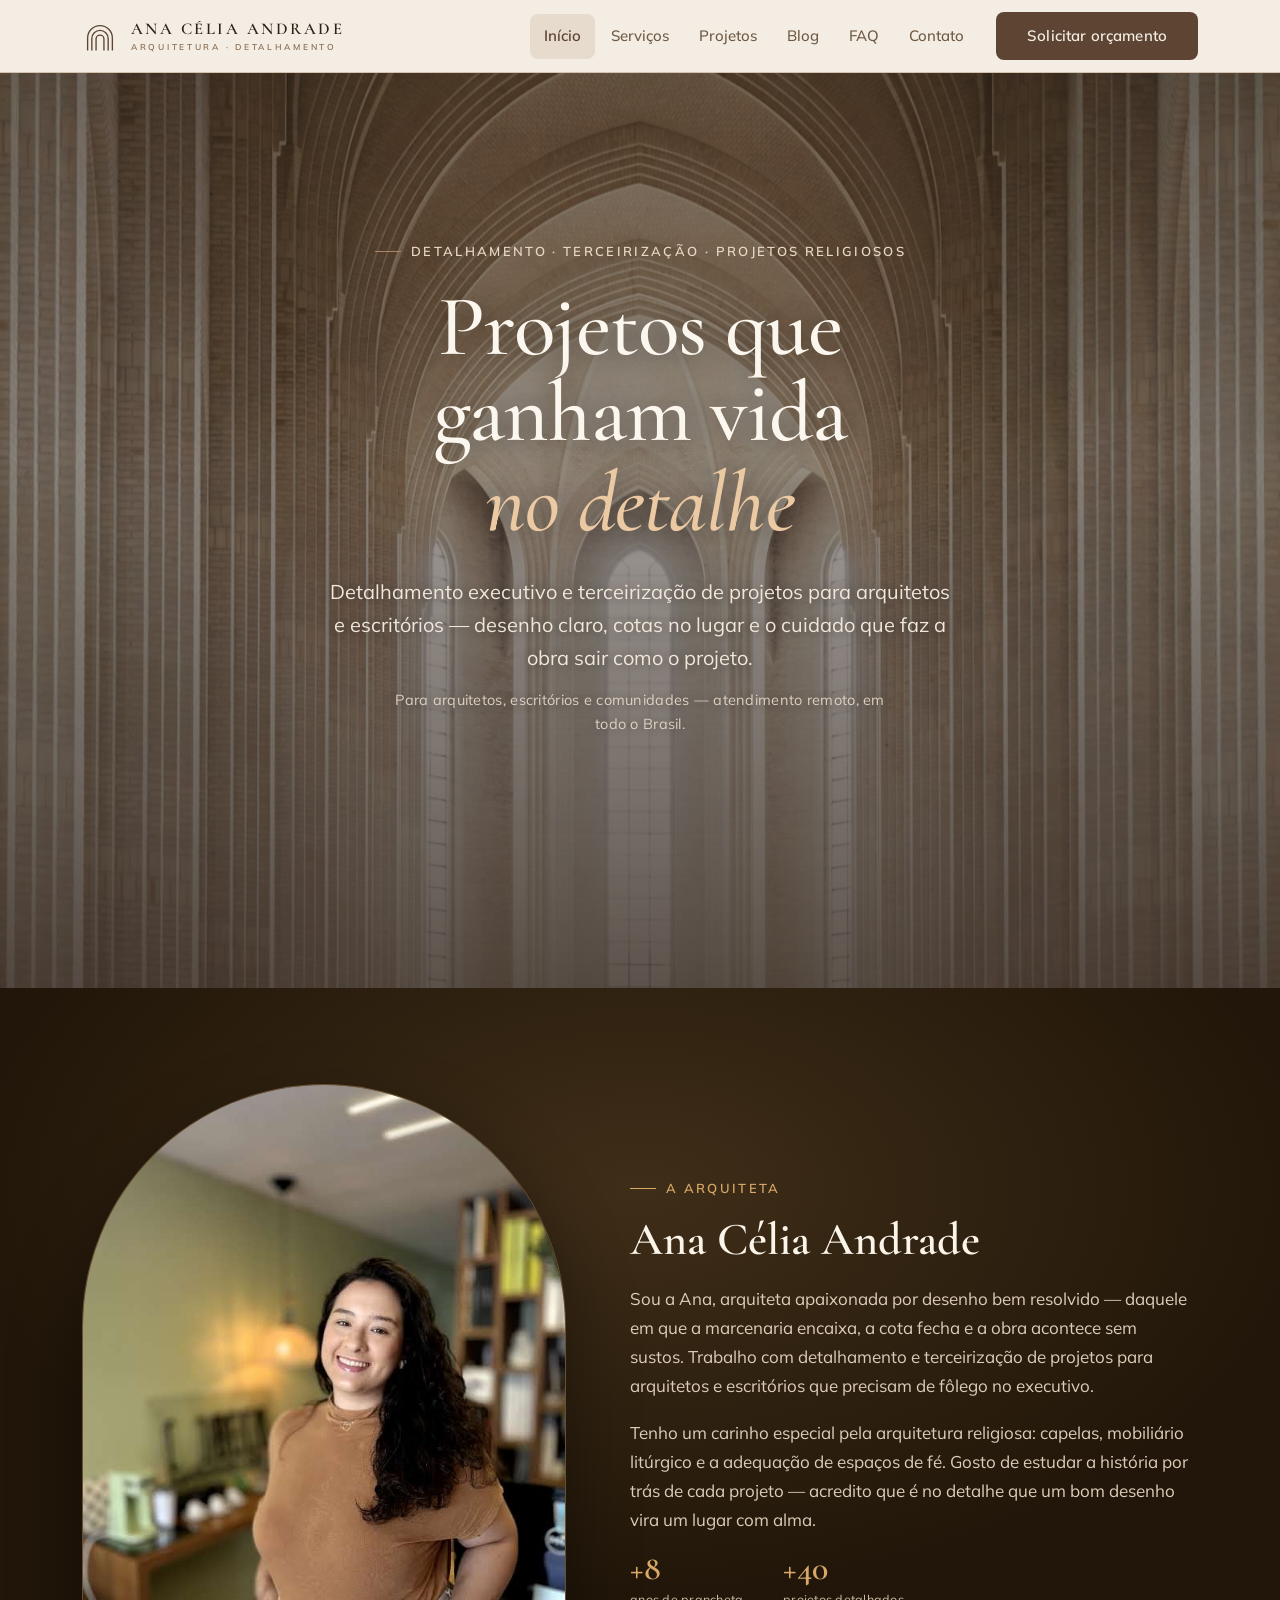
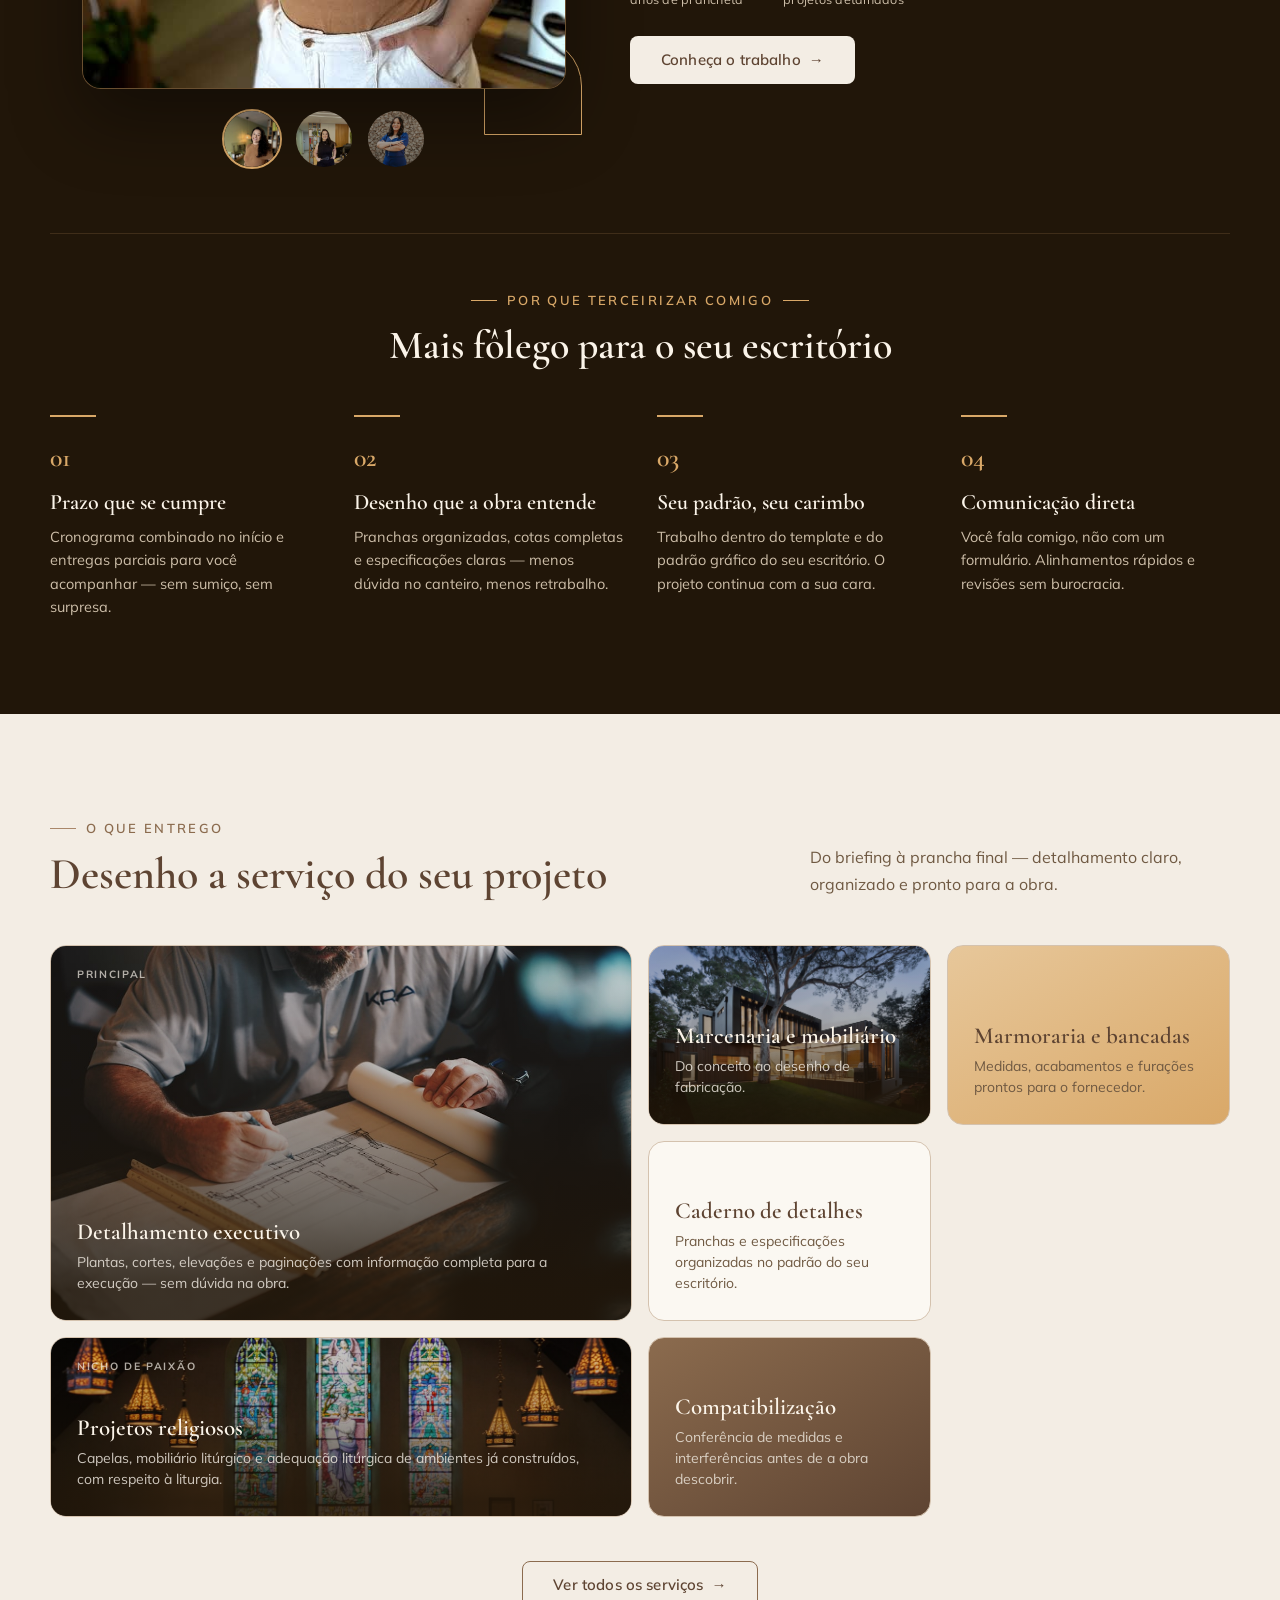
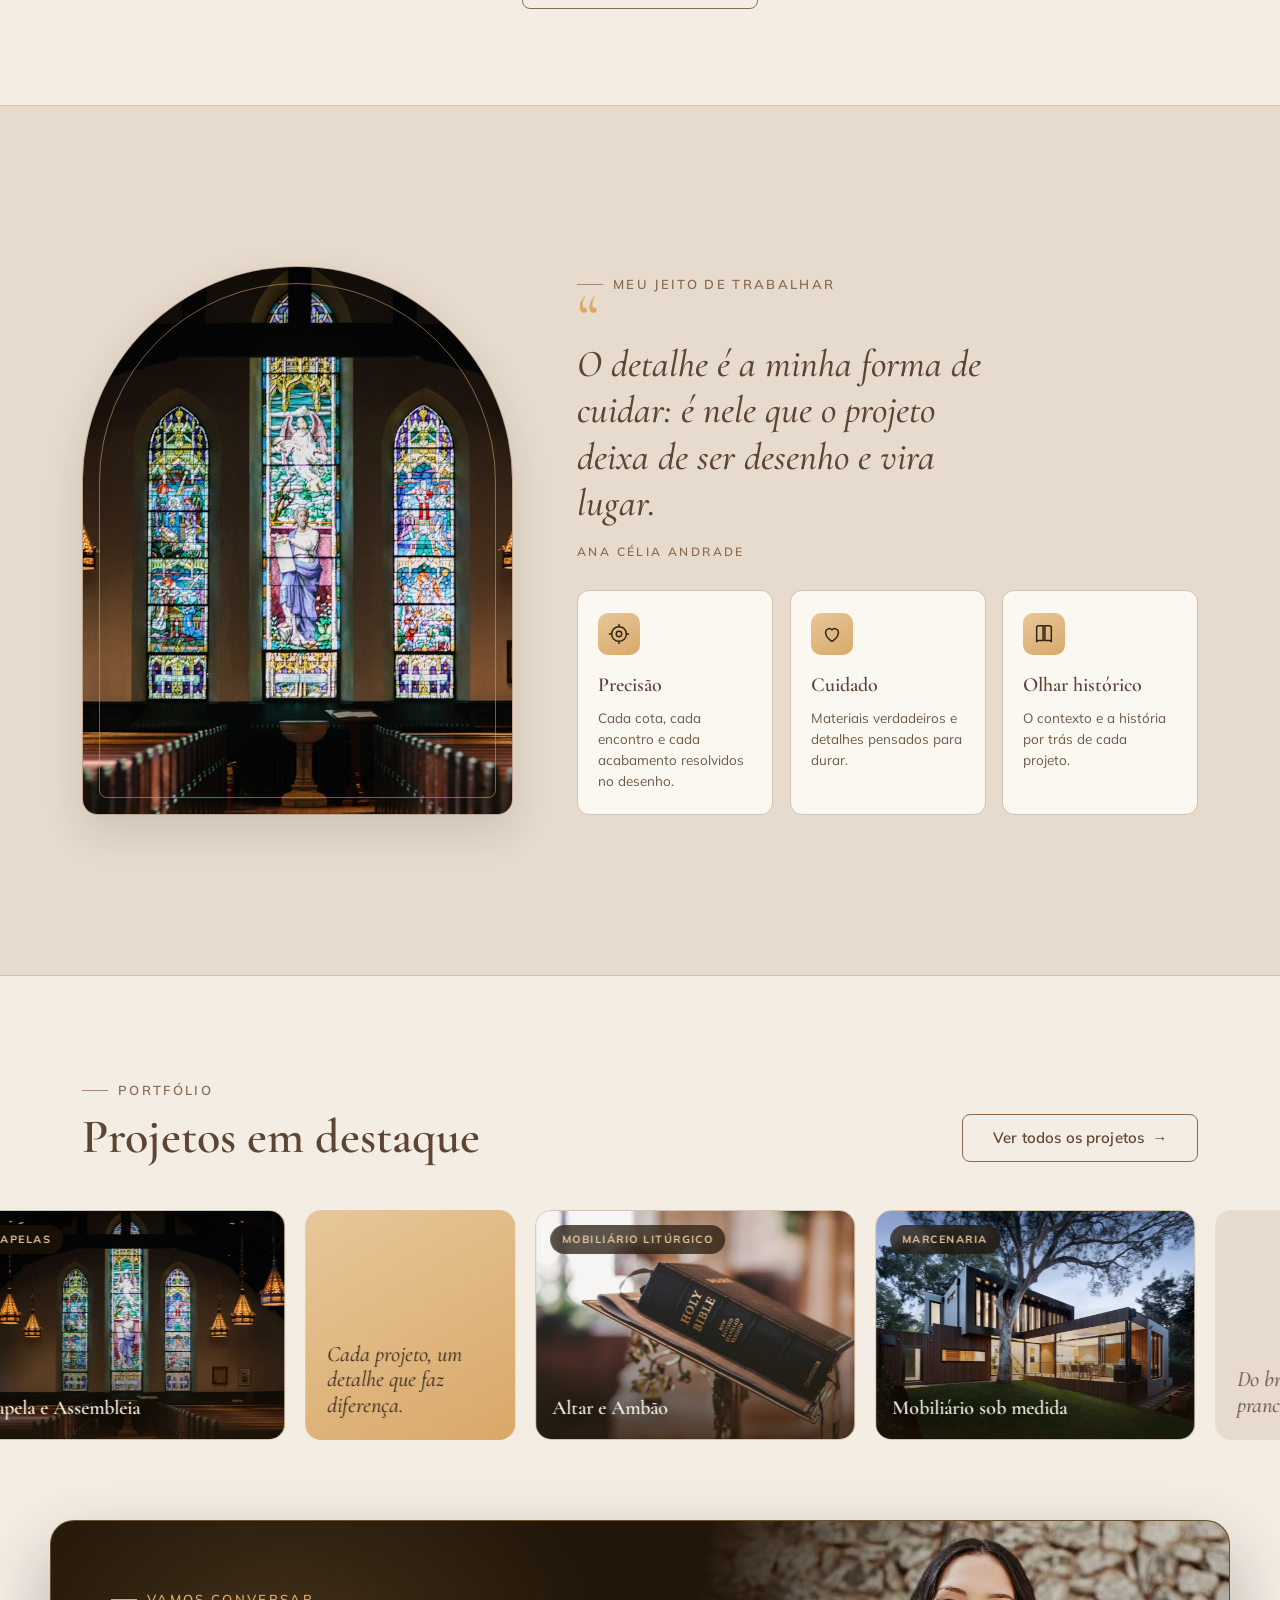
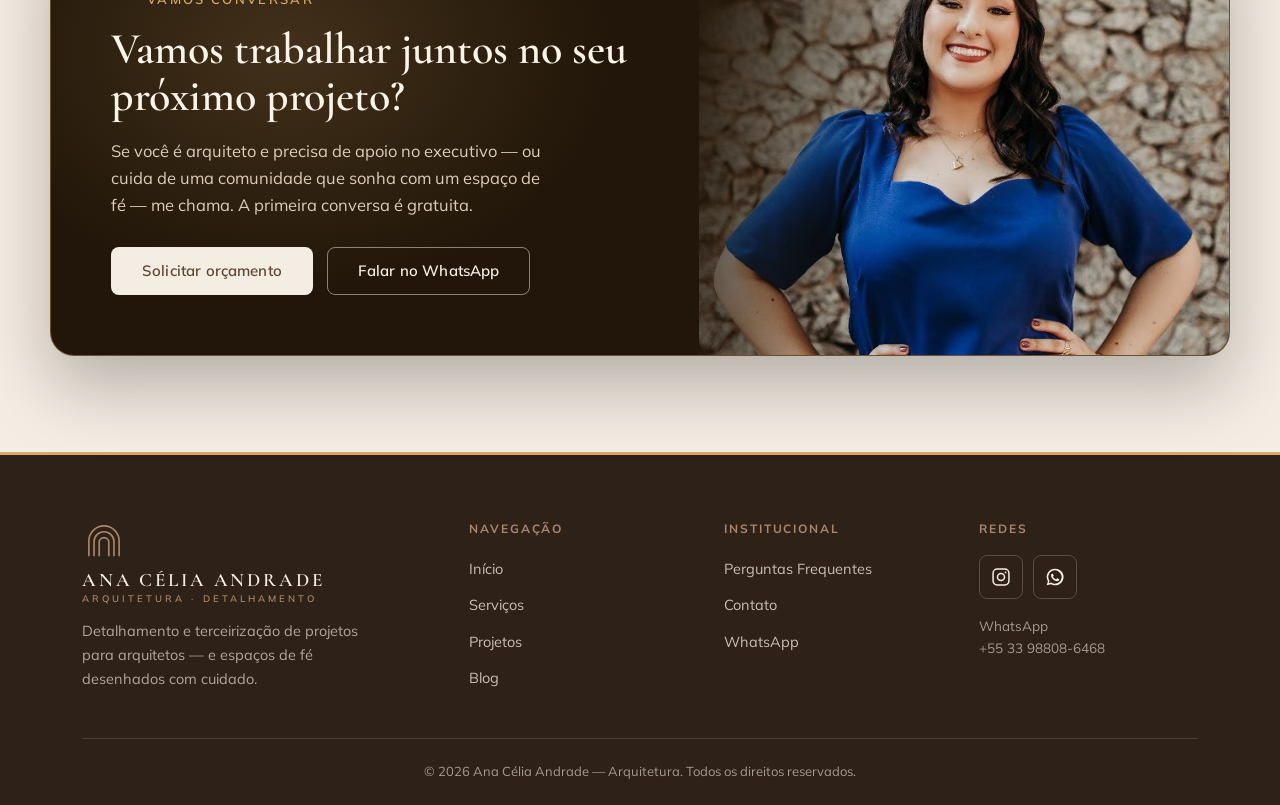
==== commit 9bbdc813: "Reposiciona marca e redesenha site (v2 — detalhamento + mescla clara/escura) Reposicionamento: de "e" ====
--- a/site/index.html
+++ b/site/index.html
@@ -3,11 +3,11 @@
 <head>
 <meta charset="UTF-8">
 <meta name="viewport" content="width=device-width, initial-scale=1.0">
-<meta name="description" content="Ana Célia — Arquitetura Sacra. Projetamos igrejas, capelas e santuários que despertam a reverência, convidam à contemplação e traduzem em forma e luz o encontro com o sagrado.">
+<meta name="description" content="Ana Célia Andrade — Arquitetura e Detalhamento. Terceirização de projetos executivos para arquitetos e escritórios: detalhamento de marcenaria, marmoraria e mobiliário — e projetos religiosos desenhados com cuidado.">
 <meta name="theme-color" content="#F3EDE4">
-<title>Ana Célia — Arquitetura Sacra</title>
+<title>Ana Célia Andrade — Arquitetura e Detalhamento</title>
+<link rel="icon" type="image/svg+xml" href="assets/favicon.svg">
 <link rel="icon" type="image/png" sizes="32x32" href="assets/favicon-32.png">
-<link rel="icon" type="image/png" sizes="64x64" href="assets/favicon-64.png">
 <link rel="apple-touch-icon" href="assets/apple-touch-icon.png">
 <script>document.documentElement.classList.add('has-anim');</script>
 <link rel="preconnect" href="https://fonts.googleapis.com">
@@ -22,8 +22,8 @@
 <header class="site-header">
   <div class="wrap">
     <nav class="nav" aria-label="Navegação principal">
-      <a href="index.html" class="brand" aria-label="Ana Célia Andrade — Arquitetura, início">
-        <img src="assets/logo-dark.png" alt="Ana Célia Andrade — Arquitetura" class="brand-logo" width="90" height="72">
+      <a href="index.html" class="brand" aria-label="Ana Célia Andrade — Arquitetura e Detalhamento, início">
+        <span class="brand-mark"><svg class="bm-arcs" viewBox="0 0 64 56" fill="none" stroke="currentColor" stroke-width="2.4" aria-hidden="true"><path d="M10 54 V32 a22 22 0 0 1 44 0 V54"/><path d="M17.5 54 V33 a14.5 14.5 0 0 1 29 0 V54"/><path d="M25 54 V34 a7 7 0 0 1 14 0 V54"/></svg><span class="bm-txt"><span class="bm-name">Ana Célia Andrade</span><span class="bm-sub">Arquitetura · Detalhamento</span></span></span>
       </a>
       <button class="nav-toggle" id="navToggle" aria-expanded="false" aria-controls="navMenu" aria-label="Abrir menu de navegação">
         <svg class="icon-open" viewBox="0 0 24 24" fill="none" stroke="currentColor" stroke-width="2" stroke-linecap="round" aria-hidden="true"><line x1="3" y1="6" x2="21" y2="6"/><line x1="3" y1="12" x2="21" y2="12"/><line x1="3" y1="18" x2="21" y2="18"/></svg>
@@ -38,7 +38,7 @@
           <li><a class="nav-link" href="faq.html">FAQ</a></li>
           <li><a class="nav-link" href="contato.html">Contato</a></li>
         </ul>
-        <a href="contato.html" class="btn btn-primary nav-cta">Solicitar reunião</a>
+        <a href="contato.html" class="btn btn-primary nav-cta">Solicitar orçamento</a>
       </div>
     </nav>
   </div>
@@ -49,145 +49,201 @@
   <!-- HERO -->
   <section class="hero" aria-labelledby="hero-title">
     <div class="hero-media">
-      <img src="assets/hero-nave.jpg" alt="Interior de uma igreja com nave de arcos em pedra clara e luz natural iluminando o altar ao fundo" fetchpriority="high" width="1200" height="800" data-parallax="55">
+      <img src="assets/hero-nave.jpg" alt="Interior de uma capela com arcos em pedra clara e luz natural" fetchpriority="high" width="1200" height="800" data-parallax="55">
     </div>
     <div class="wrap" data-stagger>
-      <span class="eyebrow" data-animate>Igrejas · Capelas · Santuários</span>
-      <h1 id="hero-title" class="rv-split">Espaços Sagrados para <em>Elevar a Fé</em></h1>
-      <p class="subtitle" data-animate data-delay="620">Projetamos igrejas, capelas e santuários que despertam a reverência, convidam à contemplação e traduzem em forma e luz o encontro com o sagrado.</p>
+      <span class="eyebrow" data-animate>Detalhamento · Terceirização · Projetos religiosos</span>
+      <h1 id="hero-title" class="hero-title" aria-label="Projetos que ganham vida no detalhe">
+        <span class="ht-lead rv-split">Projetos que ganham vida</span>
+        <span class="word-rotator" aria-hidden="true" data-rotator>
+          <span class="wr-word is-active">no detalhe</span>
+          <span class="wr-word">no desenho</span>
+          <span class="wr-word">no traço</span>
+          <span class="wr-word">no cuidado</span>
+        </span>
+      </h1>
+      <p class="subtitle" data-animate data-delay="620">Detalhamento executivo e terceirização de projetos para arquitetos e escritórios — desenho claro, cotas no lugar e o cuidado que faz a obra sair como o projeto.
+        <span class="subtitle-sub">Para arquitetos, escritórios e comunidades — atendimento remoto, em todo o Brasil.</span>
+      </p>
       <div class="actions" data-animate data-delay="820">
-        <a href="contato.html" class="btn btn-on-dark">Solicitar reunião</a>
+        <a href="contato.html" class="btn btn-on-dark">Solicitar orçamento</a>
         <a href="projetos.html" class="btn btn-ghost-dark">Ver projetos <span class="arrow" aria-hidden="true">→</span></a>
       </div>
     </div>
-    <div class="hero-scroll" aria-hidden="true" data-animate data-delay="1200"><span class="line"></span>Role</div>
-  </section>
-
-  <!-- DESTAQUES (enxuta) -->
-  <section class="highlights" aria-label="Destaques da atuação">
+    <div class="hero-scroll" aria-hidden="true" data-animate data-delay="1200"><span class="line"></span></div>
+  </section>
+
+  <!-- BLOCO ESCURO: Apresentação + Por que trabalhar comigo -->
+  <div class="dark-block">
+    <!-- 2a · A Arquiteta com seletor de fotos -->
+    <section id="a-arquiteta" class="wrap" aria-labelledby="intro-title">
+      <div class="intro-grid">
+        <div class="intro-figure" data-animate="fade">
+          <div class="intro-photo" data-photo-main>
+            <img class="ph is-active" src="assets/ana-escritorio-1.jpg" alt="Ana Célia, arquiteta, em seu escritório" loading="lazy" width="640" height="800">
+            <img class="ph" src="assets/ana-escritorio-2.jpg" alt="Ana Célia em pé no escritório, ao lado da estante" loading="lazy" width="640" height="800">
+            <img class="ph" src="assets/ana-pedra-1.jpg" alt="Ana Célia diante de um muro de pedra, segurando um terço" loading="lazy" width="640" height="800">
+          </div>
+          <div class="intro-thumbs" role="group" aria-label="Trocar foto">
+            <button type="button" class="is-active" data-photo-index="0" aria-label="Foto no escritório"><img src="assets/ana-escritorio-1.jpg" alt="" loading="lazy"></button>
+            <button type="button" data-photo-index="1" aria-label="Foto ao lado da estante"><img src="assets/ana-escritorio-2.jpg" alt="" loading="lazy"></button>
+            <button type="button" data-photo-index="2" aria-label="Foto no muro de pedra"><img src="assets/ana-pedra-1.jpg" alt="" loading="lazy"></button>
+          </div>
+        </div>
+        <div class="intro-body" data-animate="right">
+          <span class="eyebrow">A Arquiteta</span>
+          <h2 id="intro-title">Ana Célia Andrade</h2>
+          <p>Sou a Ana, arquiteta apaixonada por desenho bem resolvido — daquele em que a marcenaria encaixa, a cota fecha e a obra acontece sem sustos. Trabalho com detalhamento e terceirização de projetos para arquitetos e escritórios que precisam de fôlego no executivo.</p>
+          <p>Tenho um carinho especial pela arquitetura religiosa: capelas, mobiliário litúrgico e a adequação de espaços de fé. Gosto de estudar a história por trás de cada projeto — acredito que é no detalhe que um bom desenho vira um lugar com alma.</p>
+          <!-- NÚMEROS PLACEHOLDER (fictícios): trocar pelos reais da Ana -->
+          <div class="intro-stats" data-stagger>
+            <div class="is-item" data-animate><span class="is-num" data-count="8" data-prefix="+">+8</span><span class="is-label">anos de prancheta</span></div>
+            <div class="is-item" data-animate><span class="is-num" data-count="40" data-prefix="+">+40</span><span class="is-label">projetos detalhados</span></div>
+          </div>
+          <a href="servicos.html" class="btn btn-on-dark">Conheça o trabalho <span class="arrow" aria-hidden="true">→</span></a>
+        </div>
+      </div>
+    </section>
+
+    <!-- 2b · Por que trabalhar comigo -->
+    <section class="wrap why" aria-labelledby="why-title">
+      <div class="why-head" data-animate>
+        <span class="eyebrow center">Por que terceirizar comigo</span>
+        <h2 id="why-title">Mais fôlego para o seu escritório</h2>
+      </div>
+      <div class="why-grid" data-stagger>
+        <div class="why-col" data-animate><span class="wc-num">01</span><h3>Prazo que se cumpre</h3><p>Cronograma combinado no início e entregas parciais para você acompanhar — sem sumiço, sem surpresa.</p></div>
+        <div class="why-col" data-animate><span class="wc-num">02</span><h3>Desenho que a obra entende</h3><p>Pranchas organizadas, cotas completas e especificações claras — menos dúvida no canteiro, menos retrabalho.</p></div>
+        <div class="why-col" data-animate><span class="wc-num">03</span><h3>Seu padrão, seu carimbo</h3><p>Trabalho dentro do template e do padrão gráfico do seu escritório. O projeto continua com a sua cara.</p></div>
+        <div class="why-col" data-animate><span class="wc-num">04</span><h3>Comunicação direta</h3><p>Você fala comigo, não com um formulário. Alinhamentos rápidos e revisões sem burocracia.</p></div>
+      </div>
+    </section>
+  </div>
+
+  <!-- 3 · O QUE ENTREGO — bento grid -->
+  <section id="servicos" class="bento-sec wrap" aria-labelledby="servicos-title">
+    <div class="bento-head" data-animate>
+      <div>
+        <span class="eyebrow">O que entrego</span>
+        <h2 id="servicos-title" style="margin-top:12px">Desenho a serviço do seu projeto</h2>
+      </div>
+      <p>Do briefing à prancha final — detalhamento claro, organizado e pronto para a obra.</p>
+    </div>
+    <div class="bento" data-stagger data-spotlight>
+      <article class="bento-cell wide tall has-photo" data-animate="fade">
+        <img class="bg" src="assets/prancheta.jpg" alt="Mãos desenhando um projeto técnico sobre a prancheta" loading="lazy">
+        <span class="spot" aria-hidden="true"></span>
+        <span class="bc-tag">Principal</span>
+        <h3>Detalhamento executivo</h3>
+        <p>Plantas, cortes, elevações e paginações com informação completa para a execução — sem dúvida na obra.</p>
+      </article>
+      <article class="bento-cell has-photo" data-animate="fade">
+        <img class="bg" src="assets/marcenaria.jpg" alt="Arquitetura contemporânea com revestimento de madeira" loading="lazy">
+        <span class="spot" aria-hidden="true"></span>
+        <h3>Marcenaria e mobiliário</h3>
+        <p>Do conceito ao desenho de fabricação.</p>
+      </article>
+      <article class="bento-cell solid-gold" data-animate="fade">
+        <span class="spot" aria-hidden="true"></span>
+        <h3>Marmoraria e bancadas</h3>
+        <p>Medidas, acabamentos e furações prontos para o fornecedor.</p>
+      </article>
+      <article class="bento-cell solid" data-animate="fade">
+        <span class="spot" aria-hidden="true"></span>
+        <h3>Caderno de detalhes</h3>
+        <p>Pranchas e especificações organizadas no padrão do seu escritório.</p>
+      </article>
+      <article class="bento-cell wide has-photo" data-animate="fade">
+        <img class="bg" src="assets/interior-capela-2.jpg" alt="Interior de igreja com vitrais e bancos de madeira" loading="lazy">
+        <span class="spot" aria-hidden="true"></span>
+        <span class="bc-tag">Nicho de paixão</span>
+        <h3>Projetos religiosos</h3>
+        <p>Capelas, mobiliário litúrgico e adequação litúrgica de ambientes já construídos, com respeito à liturgia.</p>
+      </article>
+      <article class="bento-cell solid-cacau" data-animate="fade">
+        <span class="spot" aria-hidden="true"></span>
+        <h3>Compatibilização</h3>
+        <p>Conferência de medidas e interferências antes de a obra descobrir.</p>
+      </article>
+    </div>
+    <div style="text-align:center;margin-top:44px" data-animate="fade">
+      <a href="servicos.html" class="btn btn-secondary">Ver todos os serviços <span class="arrow" aria-hidden="true">→</span></a>
+    </div>
+  </section>
+
+  <!-- 4 · MEU JEITO DE TRABALHAR — citação + cards -->
+  <section class="approach" aria-label="Como eu trabalho">
     <div class="wrap">
-      <ul data-stagger>
-        <li data-animate><span class="stat" data-count="8" data-prefix="+">+8</span><span class="stat-label">anos de experiência</span></li>
-        <li data-animate><span class="stat" data-count="30" data-prefix="+">+30</span><span class="stat-label">projetos sacros entregues</span></li>
-        <li data-animate><span class="stat-single">Projeto litúrgico completo</span></li>
-      </ul>
-    </div>
-  </section>
-
-  <!-- A ARQUITETA -->
-  <section id="a-arquiteta" class="about" aria-labelledby="about-title">
-    <div class="wrap">
-      <div class="about-grid">
-        <div class="about-figure" data-animate="fade">
-          <div class="frame">
-            <img src="assets/ana-1.jpg" alt="Retrato de Ana Célia, arquiteta, em seu ateliê" loading="lazy" width="640" height="800">
-          </div>
-          <div class="badge"><b>+30</b><span>templos projetados</span></div>
-        </div>
-        <div class="about-body" data-animate="right">
-          <span class="eyebrow">A Arquiteta</span>
-          <h2 id="about-title">Ana Célia</h2>
-          <p>Sou Ana Célia, arquiteta especializada em arquitetura sacra, com mais de 8 anos dedicados a projetar espaços que acolhem a oração e manifestam a beleza do sagrado. Cada templo é pensado para conduzir quem entra a um encontro mais profundo com o divino.</p>
-          <p>Minha missão é ir além da estética: unir liturgia, simbolismo e funcionalidade em ambientes que inspiram devoção e servem à comunidade por gerações. O que me diferencia? Um olhar atento à tradição da fé e à identidade única de cada comunidade.</p>
-          <div class="photo-strip" aria-hidden="false">
-            <figure><img src="assets/ana-4.jpg" alt="Ana Célia diante de uma parede de pedra, segurando um terço" loading="lazy" width="300" height="300"></figure>
-            <figure><img src="assets/ana-2.jpg" alt="Ana Célia em seu ateliê de arquitetura" loading="lazy" width="300" height="300"></figure>
-            <figure><img src="assets/ana-5.jpg" alt="Ana Célia, retrato" loading="lazy" width="300" height="300"></figure>
-          </div>
-          <a href="servicos.html" class="btn btn-primary" style="margin-top:26px">Conheça o trabalho <span class="arrow" aria-hidden="true">→</span></a>
-        </div>
-      </div>
-    </div>
-  </section>
-
-  <!-- SERVIÇOS (resumo) -->
-  <section id="servicos" aria-labelledby="servicos-title">
-    <div class="wrap">
-      <div class="sec-head center" data-animate>
-        <span class="eyebrow center">O que entrego</span>
-        <h2 id="servicos-title">Arquitetura a serviço da fé</h2>
-        <p>Do conceito litúrgico ao acompanhamento de obra — cada etapa cuidada para que o espaço sirva à comunidade por gerações.</p>
-      </div>
-      <div class="reasons-grid" data-stagger>
-        <article class="reason" data-animate>
-          <span class="num">01</span>
-          <div class="icon" aria-hidden="true"><svg viewBox="0 0 24 24" fill="none" stroke="currentColor" stroke-width="1.6"><path d="M12 3v18M7 21V9l5-4 5 4v12M4 21h16"/></svg></div>
-          <h3>Projeto Litúrgico</h3>
-          <p>Planeja o espaço segundo as normas litúrgicas, integrando altar, ambão, sacrário e assembleia com harmonia e propósito.</p>
-        </article>
-        <article class="reason" data-animate>
-          <span class="num">02</span>
-          <div class="icon" aria-hidden="true"><svg viewBox="0 0 24 24" fill="none" stroke="currentColor" stroke-width="1.6"><path d="M12 2l2.4 5.6L20 8.2l-4 4 1 6L12 15.6 7 18.2l1-6-4-4 5.6-.6z"/></svg></div>
-          <h3>Simbolismo e Beleza</h3>
-          <p>Traduz a fé em formas, materiais e ornamentos que elevam a alma e despertam a devoção dos fiéis.</p>
-        </article>
-        <article class="reason" data-animate>
-          <span class="num">03</span>
-          <div class="icon" aria-hidden="true"><svg viewBox="0 0 24 24" fill="none" stroke="currentColor" stroke-width="1.6"><circle cx="12" cy="12" r="4"/><path d="M12 2v3M12 19v3M2 12h3M19 12h3M5 5l2 2M17 17l2 2M19 5l-2 2M7 17l-2 2"/></svg></div>
-          <h3>Luz e Acústica</h3>
-          <p>Trabalha a luz natural e o som para criar ambientes de reverência, silêncio e contemplação.</p>
-        </article>
-        <article class="reason" data-animate>
-          <span class="num">04</span>
-          <div class="icon" aria-hidden="true"><svg viewBox="0 0 24 24" fill="none" stroke="currentColor" stroke-width="1.6"><path d="M12 3l7 3v5c0 4.4-3 8.3-7 9.5C8 19.3 5 15.4 5 11V6l7-3z"/><path d="M9.5 12l1.8 1.8 3.4-3.6"/></svg></div>
-          <h3>Conformidade Eclesial</h3>
-          <p>Garante que o projeto atenda às orientações da diocese e da comunidade, respeitando a tradição sacra.</p>
-        </article>
-      </div>
-      <div style="text-align:center;margin-top:48px" data-animate="fade">
-        <a href="servicos.html" class="btn btn-secondary">Ver todos os serviços <span class="arrow" aria-hidden="true">→</span></a>
-      </div>
-    </div>
-  </section>
-
-  <!-- MANIFESTO -->
-  <section class="manifesto" aria-label="Propósito">
-    <div class="manifesto-media">
-      <img src="assets/vitral-interior.jpg" alt="Interior de igreja com grandes vitrais coloridos e luminárias suspensas" loading="lazy" width="1200" height="800" data-parallax="45">
-    </div>
-    <div class="wrap" data-stagger>
-      <span class="mark" aria-hidden="true" data-animate="fade">&ldquo;</span>
-      <blockquote class="rv-split">Cada templo é pensado para conduzir quem entra a um encontro mais profundo com o divino.</blockquote>
-      <cite data-animate>Ana Célia — Arquitetura Sacra</cite>
-    </div>
-  </section>
-
-  <!-- PROJETOS (destaque) -->
-  <section id="projetos" class="section-alt" aria-labelledby="projetos-title">
-    <div class="wrap">
-      <div class="sec-head center" data-animate>
-        <span class="eyebrow center">Portfólio</span>
-        <h2 id="projetos-title">Projetos em destaque</h2>
-        <p>Conheça alguns dos espaços sagrados que transformam a experiência de fé de comunidades e fiéis.</p>
-      </div>
-      <div class="projects-grid" data-stagger>
-        <article class="project-card" data-animate="fade">
-          <div class="project-img"><img src="assets/vitral-interior.jpg" alt="Nave de igreja com vitrais e assembleia" loading="lazy" width="360" height="408"></div>
-          <div class="project-body"><span class="cat">Igreja</span><h3>Nave e Assembleia</h3><p>Espaço celebrativo desenhado em torno do altar, com luz e acústica a serviço da liturgia.</p></div>
-        </article>
-        <article class="project-card" data-animate="fade">
-          <div class="project-img"><img src="assets/arte-sacra.jpg" alt="Vitral com a imagem da crucificação em tons vivos" loading="lazy" width="360" height="408"></div>
-          <div class="project-body"><span class="cat">Arte Sacra</span><h3>Vitrais e Símbolos</h3><p>Ornamentos e vitrais que narram a fé e conduzem o olhar à contemplação do mistério.</p></div>
-        </article>
-        <article class="project-card" data-animate="fade">
-          <div class="project-img"><img src="assets/ambao-biblia.jpg" alt="Bíblia aberta sobre ambão de metal dourado em ambiente de igreja" loading="lazy" width="360" height="408"></div>
-          <div class="project-body"><span class="cat">Capela</span><h3>Altar e Ambão</h3><p>Mobiliário litúrgico projetado com sobriedade, dignidade e verdade dos materiais.</p></div>
-        </article>
-      </div>
-      <div style="text-align:center;margin-top:48px" data-animate="fade">
-        <a href="projetos.html" class="btn btn-secondary">Ver todos os projetos <span class="arrow" aria-hidden="true">→</span></a>
-      </div>
-    </div>
-  </section>
-
-  <!-- CTA final -->
-  <section class="cta-band" aria-label="Convite ao contato">
-    <div class="wrap" data-stagger>
-      <h2 data-animate>Vamos projetar a casa da sua comunidade?</h2>
-      <p data-animate>Agende uma conversa inicial gratuita. Ouviremos as necessidades da sua paróquia ou comunidade e apresentaremos uma proposta personalizada.</p>
-      <div class="actions" data-animate>
-        <a href="contato.html" class="btn btn-on-dark">Agendar reunião</a>
-        <a href="https://wa.me/5533988086468" target="_blank" rel="noopener" class="btn btn-ghost-dark">Falar no WhatsApp</a>
+      <div class="approach-grid">
+        <figure class="approach-figure" data-animate="fade">
+          <img src="assets/vitral-interior.jpg" alt="Interior de igreja com vitrais e luz natural" loading="lazy" width="560" height="760">
+        </figure>
+        <div class="approach-body">
+          <div class="approach-quote" data-animate="right">
+            <span class="eyebrow">Meu jeito de trabalhar</span>
+            <span class="qmark" aria-hidden="true">&ldquo;</span>
+            <blockquote class="rv-split">O detalhe é a minha forma de cuidar: é nele que o projeto deixa de ser desenho e vira lugar.</blockquote>
+            <cite>Ana Célia Andrade</cite>
+          </div>
+          <div class="approach-cards" data-stagger>
+            <article class="ap-card" data-animate>
+              <span class="ic" aria-hidden="true"><svg viewBox="0 0 24 24" fill="none" stroke="currentColor" stroke-width="1.6"><circle cx="12" cy="12" r="8"/><circle cx="12" cy="12" r="3"/><path d="M12 1v3M12 20v3M1 12h3M20 12h3"/></svg></span>
+              <h3>Precisão</h3>
+              <p>Cada cota, cada encontro e cada acabamento resolvidos no desenho.</p>
+            </article>
+            <article class="ap-card" data-animate>
+              <span class="ic" aria-hidden="true"><svg viewBox="0 0 24 24" fill="none" stroke="currentColor" stroke-width="1.6"><path d="M12 20s-7-4.5-7-10a4 4 0 0 1 7-2.5A4 4 0 0 1 19 10c0 5.5-7 10-7 10z"/></svg></span>
+              <h3>Cuidado</h3>
+              <p>Materiais verdadeiros e detalhes pensados para durar.</p>
+            </article>
+            <article class="ap-card" data-animate>
+              <span class="ic" aria-hidden="true"><svg viewBox="0 0 24 24" fill="none" stroke="currentColor" stroke-width="1.6"><path d="M4 5a2 2 0 0 1 2-2h5v16H6a2 2 0 0 0-2 2zM20 5a2 2 0 0 0-2-2h-5v16h5a2 2 0 0 1 2 2z"/></svg></span>
+              <h3>Olhar histórico</h3>
+              <p>O contexto e a história por trás de cada projeto.</p>
+            </article>
+          </div>
+        </div>
+      </div>
+    </div>
+  </section>
+
+  <!-- 5 · PROJETOS — galeria em marquee -->
+  <section id="projetos" class="gallery-sec" aria-labelledby="projetos-title">
+    <div class="gallery-head">
+      <div data-animate>
+        <span class="eyebrow">Portfólio</span>
+        <h2 id="projetos-title" style="margin-top:12px">Projetos em destaque</h2>
+      </div>
+      <a href="projetos.html" class="btn btn-secondary" data-animate>Ver todos os projetos <span class="arrow" aria-hidden="true">→</span></a>
+    </div>
+    <div class="mq-viewport" data-marquee>
+      <div class="marquee" data-marquee-track data-speed="0.4">
+        <div class="mq-item has-grad"><img src="assets/interior-capela-2.jpg" alt="Interior de capela com vitrais" loading="lazy"><span class="cat">Capelas</span><span class="mq-title">Capela e Assembleia</span></div>
+        <div class="mq-block gold">Cada projeto, um detalhe que faz diferença.</div>
+        <div class="mq-item has-grad"><img src="assets/ambao-biblia.jpg" alt="Ambão de metal dourado com Bíblia" loading="lazy"><span class="cat">Mobiliário litúrgico</span><span class="mq-title">Altar e Ambão</span></div>
+        <div class="mq-item has-grad"><img src="assets/marcenaria.jpg" alt="Arquitetura com revestimento de madeira" loading="lazy"><span class="cat">Marcenaria</span><span class="mq-title">Mobiliário sob medida</span></div>
+        <div class="mq-block sand">Do briefing à prancha final.</div>
+        <div class="mq-item has-grad"><img src="assets/plantas.jpg" alt="Pranchas de projeto sobre a mesa" loading="lazy"><span class="cat">Detalhamento</span><span class="mq-title">Caderno Executivo</span></div>
+        <div class="mq-item has-grad"><img src="assets/detalhe-arco.jpg" alt="Interior claro com mobiliário de madeira" loading="lazy"><span class="cat">Adequação litúrgica</span><span class="mq-title">Ambientes renovados</span></div>
+        <div class="mq-block cacau">Desenho que a obra entende.</div>
+      </div>
+    </div>
+  </section>
+
+  <!-- 6 · CTA final — card com foto -->
+  <section class="cta-showcase wrap" aria-label="Convite ao contato">
+    <div class="cta-card" data-animate="fade">
+      <div class="cc-body">
+        <span class="eyebrow">Vamos conversar</span>
+        <h2>Vamos trabalhar juntos no seu próximo projeto?</h2>
+        <p>Se você é arquiteto e precisa de apoio no executivo — ou cuida de uma comunidade que sonha com um espaço de fé — me chama. A primeira conversa é gratuita.</p>
+        <div class="actions">
+          <a href="contato.html" class="btn btn-on-dark">Solicitar orçamento</a>
+          <a href="https://wa.me/5533988086468" target="_blank" rel="noopener" class="btn btn-ghost-dark">Falar no WhatsApp</a>
+        </div>
+      </div>
+      <div class="cc-media">
+        <img src="assets/ana-pedra-2.jpg" alt="Ana Célia sorrindo diante de um muro de pedra" loading="lazy" width="700" height="800">
       </div>
     </div>
   </section>
@@ -198,8 +254,8 @@
   <div class="wrap">
     <div class="footer-top" data-stagger>
       <div class="footer-brand" data-animate>
-        <img src="assets/logo-light.png" alt="Ana Célia Andrade — Arquitetura" class="fb-logo" width="150" height="120">
-        <p>Espaços que elevam a alma, respeitam a tradição litúrgica e servem à comunidade por gerações.</p>
+        <span class="brand-mark vertical on-dark"><svg class="bm-arcs" viewBox="0 0 64 56" fill="none" stroke="currentColor" stroke-width="2.4" aria-hidden="true"><path d="M10 54 V32 a22 22 0 0 1 44 0 V54"/><path d="M17.5 54 V33 a14.5 14.5 0 0 1 29 0 V54"/><path d="M25 54 V34 a7 7 0 0 1 14 0 V54"/></svg><span class="bm-txt"><span class="bm-name">Ana Célia Andrade</span><span class="bm-sub">Arquitetura · Detalhamento</span></span></span>
+        <p>Detalhamento e terceirização de projetos para arquitetos — e espaços de fé desenhados com cuidado.</p>
       </div>
       <div class="footer-col" data-animate>
         <h4>Navegação</h4>
@@ -227,7 +283,7 @@
         <p style="margin-top:16px;color:rgba(243,237,228,.6);font-size:13.5px">WhatsApp<br>+55 33 98808-6468</p>
       </div>
     </div>
-    <div class="footer-bottom">© <span data-year>2025</span> Ana Célia — Arquitetura Sacra. Todos os direitos reservados.</div>
+    <div class="footer-bottom">© <span data-year>2026</span> Ana Célia Andrade — Arquitetura. Todos os direitos reservados.</div>
   </div>
 </footer>
 
--- a/site/assets/styles.css
+++ b/site/assets/styles.css
@@ -12,6 +12,10 @@
   --cafe-claro:#A9876A; --cafe:#8B6B4E;
   /* Contraste / texto */
   --cacau:#5E4432; --expresso:#2E2118; --texto-suave:#6F5942;
+  /* Redesign v2 — bloco escuro + acento dourado (ref. x.png) */
+  --expresso-deep:#211609; --expresso-deep-2:#2C1E12;
+  --dourado:#D9A868; --dourado-soft:#E7C79A;
+  --strip:rgba(29,19,10,.72);
 
   /* Semânticos */
   --bg:var(--linho); --bg-alt:var(--areia); --surface:var(--marfim);
@@ -79,12 +83,34 @@
 .brand{display:flex;align-items:center;padding:8px 0}
 .brand .brand-logo{height:58px;width:auto;display:block;transition:height .35s ease}
 .site-header.scrolled .brand-logo{height:46px}
+/* Marca "Portal" — arcos concêntricos + wordmark (Opção 3 aprovada) */
+.brand-mark{display:flex;align-items:center;gap:13px;line-height:1}
+.brand-mark .bm-arcs{width:36px;height:auto;flex:none;color:var(--cacau);transition:width .35s ease}
+.brand-mark .bm-txt{display:flex;flex-direction:column}
+.brand-mark .bm-name{font-family:'Cormorant Garamond',serif;font-weight:600;font-size:16.5px;letter-spacing:.15em;text-transform:uppercase;color:var(--expresso);white-space:nowrap;transition:font-size .35s ease}
+.brand-mark .bm-sub{font-family:'Mulish',sans-serif;font-weight:600;font-size:8.5px;letter-spacing:.32em;text-transform:uppercase;color:var(--cafe);margin-top:5px;white-space:nowrap}
+.site-header.scrolled .brand-mark .bm-arcs{width:30px}
+.site-header.scrolled .brand-mark .bm-name{font-size:15px}
+.brand-mark.on-dark .bm-arcs{color:var(--cafe-claro)}
+.brand-mark.on-dark .bm-name{color:var(--linho)}
+.brand-mark.on-dark .bm-sub{color:var(--cafe-claro)}
+.brand-mark.vertical{flex-direction:column;align-items:flex-start;gap:12px}
+.footer-brand .brand-mark .bm-arcs{width:44px}
+.footer-brand .brand-mark .bm-name{font-size:19px}
+.footer-brand .brand-mark .bm-sub{font-size:9.5px}
+@media(max-width:420px){
+  .brand-mark .bm-sub{display:none}
+  .brand-mark .bm-name{font-size:14.5px}
+}
 .nav-menu{display:flex;align-items:center;gap:8px}
-.nav-menu ul{display:flex;align-items:center;gap:2px;list-style:none}
-.nav-menu a.nav-link{position:relative;display:inline-block;font-weight:500;font-size:15px;color:var(--text-muted);padding:10px 14px;border-radius:var(--r-sm);transition:color .18s ease,background .18s ease}
-.nav-menu a.nav-link:hover{color:var(--cacau);background:var(--areia)}
+.nav-menu ul{position:relative;display:flex;align-items:center;gap:2px;list-style:none}
+.nav-menu a.nav-link{position:relative;z-index:1;display:inline-block;font-weight:500;font-size:15px;color:var(--text-muted);padding:10px 14px;border-radius:var(--r-sm);transition:color .22s ease}
+.nav-menu a.nav-link:hover,.nav-menu a.nav-link:focus-visible{color:var(--cacau)}
 .nav-menu a.nav-link[aria-current="page"]{color:var(--cacau);font-weight:600}
-.nav-menu a.nav-link[aria-current="page"]::after{content:"";position:absolute;left:14px;right:14px;bottom:4px;height:1.5px;background:var(--primary-soft)}
+/* Pílula deslizante (inspirada no vercel-navbar / ln-dev7) */
+.nav-pill{position:absolute;top:0;left:0;z-index:0;border-radius:var(--r-sm);background:var(--areia);opacity:0;pointer-events:none;will-change:transform,width;transition:transform .42s cubic-bezier(.22,1,.36,1),width .42s cubic-bezier(.22,1,.36,1),height .42s cubic-bezier(.22,1,.36,1),opacity .3s ease}
+.nav-pill.is-on{opacity:1}
+.nav-pill.no-anim{transition:none}
 .nav-cta{margin-left:10px}
 .nav-toggle{display:none;align-items:center;justify-content:center;width:46px;height:46px;background:transparent;border:1px solid var(--border);border-radius:var(--r-sm);cursor:pointer;color:var(--cacau)}
 .nav-toggle svg{width:22px;height:22px}
@@ -102,6 +128,12 @@
 .hero .eyebrow::before,.hero .eyebrow::after{background:var(--cafe-claro)}
 .hero h1{font-family:'Cormorant Garamond',serif;font-weight:500;font-size:clamp(46px,8vw,86px);line-height:1.0;letter-spacing:-.01em;color:#FBF6EE;margin:0 auto 24px;max-width:16ch;text-shadow:0 2px 24px rgba(20,12,6,.4)}
 .hero h1 em{font-style:italic;font-weight:500;color:#EBC9A3;display:block}
+/* Palavra rotativa da hero (inspirada no animated-hero / tommyjepsen) */
+.hero-title .ht-lead{display:block}
+.word-rotator{position:relative;display:block;height:1.06em;margin-top:.05em;overflow:visible}
+.word-rotator .wr-word{position:absolute;left:0;right:0;top:0;font-style:italic;font-weight:500;color:#EBC9A3;white-space:nowrap;text-align:center;opacity:0;transform:translateY(.55em);filter:blur(7px);transition:transform .7s cubic-bezier(.22,1,.36,1),opacity .55s ease,filter .55s ease}
+.word-rotator .wr-word.is-active{opacity:1;transform:translateY(0);filter:blur(0)}
+.word-rotator .wr-word.is-leaving{opacity:0;transform:translateY(-.55em);filter:blur(7px)}
 .hero p.subtitle{max-width:620px;margin:0 auto 36px;color:#F0E7DA;font-size:clamp(17px,2.2vw,20px);font-weight:400;text-shadow:0 1px 12px rgba(20,12,6,.45)}
 .hero .actions{display:flex;justify-content:center;gap:16px;flex-wrap:wrap}
 .hero-scroll{position:absolute;left:50%;bottom:22px;transform:translateX(-50%);z-index:1;color:#EAD9C3;font-size:11px;letter-spacing:.22em;text-transform:uppercase;display:flex;flex-direction:column;align-items:center;gap:8px;opacity:.9}
@@ -296,7 +328,7 @@
 .cta-band .actions{display:flex;gap:16px;justify-content:center;flex-wrap:wrap}
 
 /* ---- Rodapé ---- */
-.site-footer{background:var(--expresso);color:var(--linho)}
+.site-footer{background:var(--expresso);color:var(--linho);border-top:3px solid var(--dourado)}
 .footer-top{display:grid;grid-template-columns:1.6fr 1fr 1fr 1fr;gap:36px;padding:var(--s-16) 0 var(--s-12)}
 .footer-brand .fb-logo{height:78px;width:auto;display:block;margin-bottom:4px}
 .footer-brand p{color:rgba(243,237,228,.66);font-size:14.5px;max-width:34ch;margin-top:16px}
@@ -322,7 +354,7 @@
 html.has-anim .rv-split.rv-armed{opacity:1}
 .rv-word{display:inline-block;opacity:0;transform:translateY(.85em);filter:blur(14px);transition:opacity .72s var(--ease),transform .72s var(--ease),filter .72s var(--ease);transition-delay:calc(var(--base,0ms) + var(--wi,0)*72ms);will-change:opacity,transform,filter}
 .rv-split.rv-in .rv-word{opacity:1;transform:none;filter:blur(0)}
-.hero h1.rv-split,.page-hero h1.rv-split{--base:200ms}
+.hero h1.rv-split,.page-hero h1.rv-split,.hero .ht-lead.rv-split{--base:200ms}
 /* Image mask reveal — cortina em arco */
 .project-img::before,.about-figure .frame::before,.post-thumb::before{content:"";position:absolute;inset:0;z-index:3;background:var(--areia);transform:translateY(0);transition:transform .8s var(--ease);transition-delay:var(--d,0ms)}
 .post-thumb{position:relative}
@@ -347,7 +379,8 @@
   .nav-menu.open{transform:translateY(0);opacity:1;visibility:visible}
   .nav-menu ul{flex-direction:column;align-items:stretch;gap:2px;width:100%}
   .nav-menu a.nav-link{padding:14px 12px;font-size:16px}
-  .nav-menu a.nav-link[aria-current="page"]::after{display:none}
+  .nav-menu a.nav-link[aria-current="page"]{background:var(--areia);border-radius:var(--r-sm)}
+  .nav-pill{display:none}
   .nav-cta{margin:12px 0 0}
   .nav-cta .btn{width:100%}
   .reasons-grid{grid-template-columns:1fr}
@@ -387,3 +420,223 @@
   html.has-anim .rv-split{opacity:1 !important}
   .project-img::before,.about-figure .frame::before,.post-thumb::before{display:none !important}
 }
+
+/* ===================================================================
+   REDESIGN v2 — Home (mescla claro/escuro, acento dourado)
+   Classes dedicadas da home; não afetam páginas internas.
+   =================================================================== */
+
+/* ---- 1 · Hero (full-bleed) ---- */
+.hero{min-height:100svh}
+.hero .subtitle-sub{display:block;margin:14px auto 0;max-width:56ch;color:#E7D9C6;font-size:14.5px;letter-spacing:.02em;opacity:.92}
+
+/* ---- 2 · Bloco escuro contínuo (Apresentação + Por que) ---- */
+.dark-block{position:relative;background:var(--expresso-deep);color:#F0E6D8;overflow:hidden}
+.dark-block::before{content:"";position:absolute;top:-20%;left:50%;transform:translateX(-50%);width:120%;height:70%;background:radial-gradient(ellipse at center,rgba(217,168,104,.16),transparent 62%);pointer-events:none;z-index:0}
+.dark-block > .wrap{position:relative;z-index:1}
+
+/* 2a · Apresentação com photo-swap */
+.intro-grid{display:grid;grid-template-columns:0.92fr 1.08fr;gap:var(--s-16);align-items:center;padding:var(--s-24) 0 var(--s-16)}
+.intro-figure{position:relative}
+.intro-photo{position:relative;border-radius:260px 260px 20px 20px;overflow:hidden;aspect-ratio:4/5;border:1px solid rgba(217,168,104,.35);box-shadow:0 30px 70px rgba(0,0,0,.4);background:var(--expresso-deep-2)}
+.intro-photo .ph{position:absolute;inset:0;width:100%;height:100%;object-fit:cover;object-position:center 32%;opacity:0;transition:opacity .6s var(--ease),transform 6s ease;transform:scale(1.04)}
+.intro-photo .ph.is-active{opacity:1;transform:scale(1)}
+.intro-figure::after{content:"";position:absolute;right:-16px;bottom:34px;width:96px;height:96px;border:1.5px solid var(--dourado);border-radius:120px 120px 0 0;z-index:-1}
+.intro-thumbs{display:flex;gap:12px;margin-top:20px;justify-content:center}
+.intro-thumbs button{width:60px;height:60px;border-radius:50%;overflow:hidden;border:2px solid transparent;padding:0;cursor:pointer;background:none;transition:border-color .25s ease,transform .25s ease;opacity:.7}
+.intro-thumbs button img{width:100%;height:100%;object-fit:cover;object-position:center 30%}
+.intro-thumbs button:hover{transform:translateY(-3px);opacity:1}
+.intro-thumbs button.is-active{border-color:var(--dourado);opacity:1}
+.intro-body .eyebrow{color:var(--dourado)}
+.intro-body .eyebrow::before,.intro-body .eyebrow::after{background:var(--dourado)}
+.intro-body h2{font-family:'Cormorant Garamond',serif;font-weight:600;font-size:clamp(32px,4.2vw,46px);color:#FBF4E9;line-height:1.05;margin:16px 0 22px}
+.intro-body p{color:#DCCDB9;font-size:17px;line-height:1.7;margin-bottom:18px;max-width:56ch}
+.intro-stats{display:flex;gap:40px;margin:4px 0 26px;flex-wrap:wrap}
+.intro-stats .is-item{display:flex;flex-direction:column;gap:3px}
+.intro-stats .is-num{font-family:'Cormorant Garamond',serif;font-weight:600;font-size:34px;line-height:1;color:var(--dourado)}
+.intro-stats .is-label{font-size:12.5px;letter-spacing:.02em;color:#CDBEA9}
+.intro-body .btn{margin-top:0}
+
+/* 2b · Por que trabalhar comigo — colunas numeradas douradas */
+.why{padding:var(--s-12) 0 var(--s-24);border-top:1px solid rgba(217,168,104,.16)}
+.why-head{text-align:center;max-width:640px;margin:0 auto var(--s-12)}
+.why-head .eyebrow{color:var(--dourado);justify-content:center}
+.why-head .eyebrow::before,.why-head .eyebrow::after{background:var(--dourado)}
+.why-head h2{font-family:'Cormorant Garamond',serif;font-weight:600;font-size:clamp(28px,3.6vw,40px);color:#FBF4E9;line-height:1.1;margin-top:12px}
+.why-grid{display:grid;grid-template-columns:repeat(4,1fr);gap:34px}
+.why-col{position:relative;padding-top:22px}
+.why-col::before{content:"";position:absolute;top:0;left:0;width:46px;height:2px;background:var(--dourado)}
+.why-col .wc-num{font-family:'Cormorant Garamond',serif;font-weight:600;font-size:26px;color:var(--dourado);display:block;margin-bottom:10px}
+.why-col h3{font-family:'Cormorant Garamond',serif;font-weight:600;font-size:22px;color:#FBF4E9;line-height:1.15;margin-bottom:10px}
+.why-col p{color:#CDBEA9;font-size:14.5px;line-height:1.6}
+
+/* ---- 3 · O que entrego — bento grid ---- */
+.bento-sec{padding:var(--s-24) 0}
+.bento-head{display:flex;justify-content:space-between;align-items:flex-end;gap:24px;flex-wrap:wrap;margin-bottom:var(--s-12)}
+.bento-head h2{font-family:'Cormorant Garamond',serif;font-weight:600;font-size:clamp(30px,4vw,44px);color:var(--cacau);line-height:1.05}
+.bento-head p{color:var(--text-muted);max-width:42ch;font-size:16px}
+.bento{display:grid;grid-template-columns:repeat(4,1fr);grid-auto-rows:180px;gap:16px}
+.bento-cell{position:relative;border-radius:var(--r-lg);overflow:hidden;border:1px solid var(--border);padding:26px;display:flex;flex-direction:column;justify-content:flex-end;isolation:isolate;transition:transform .3s var(--ease),box-shadow .3s var(--ease)}
+.bento-cell:hover{transform:translateY(-4px);box-shadow:var(--sh-lg)}
+.bento-cell.wide{grid-column:span 2}
+.bento-cell.tall{grid-row:span 2}
+.bento-cell .bg{position:absolute;inset:0;z-index:-2;width:100%;height:100%;object-fit:cover;transition:transform .5s var(--ease)}
+.bento-cell:hover .bg{transform:scale(1.06)}
+.bento-cell.has-photo::after{content:"";position:absolute;inset:0;z-index:-1;background:linear-gradient(to top,rgba(33,22,9,.86) 8%,rgba(33,22,9,.34) 55%,rgba(33,22,9,.12))}
+.bento-cell.has-photo{color:var(--linho)}
+.bento-cell.has-photo h3{color:#FBF4E9}
+.bento-cell.has-photo p{color:rgba(243,237,228,.82)}
+.bento-cell.solid{background:var(--surface)}
+.bento-cell.solid-cacau{background:linear-gradient(150deg,var(--cafe),var(--cacau));color:var(--linho)}
+.bento-cell.solid-cacau h3{color:#FBF4E9}
+.bento-cell.solid-cacau p{color:rgba(243,237,228,.8)}
+.bento-cell.solid-gold{background:linear-gradient(150deg,var(--dourado-soft),var(--dourado));color:var(--expresso)}
+.bento-cell .spot{position:absolute;inset:0;z-index:-1;opacity:0;background:radial-gradient(220px circle at var(--mx,50%) var(--my,50%),rgba(217,168,104,.25),transparent 70%);transition:opacity .3s ease}
+.bento-cell:hover .spot{opacity:1}
+.bento-cell h3{font-family:'Cormorant Garamond',serif;font-weight:600;font-size:23px;color:var(--cacau);line-height:1.12;margin-bottom:6px}
+.bento-cell p{font-size:14px;line-height:1.5;color:var(--text-muted)}
+.bento-cell .bc-tag{position:absolute;top:20px;left:26px;font-family:'Mulish';font-weight:700;font-size:10.5px;letter-spacing:.16em;text-transform:uppercase;opacity:.7}
+
+/* ---- 4 · Meu jeito de trabalhar — citação + cards ---- */
+.approach{background:var(--bg-alt);border-top:1px solid var(--border);border-bottom:1px solid var(--border)}
+.approach .wrap{padding:var(--s-16) 32px}
+.approach-grid{display:grid;grid-template-columns:.82fr 1.18fr;gap:var(--s-16);align-items:stretch}
+.approach-figure{position:relative;min-height:340px;border-radius:220px 220px 16px 16px;overflow:hidden;border:1px solid var(--border-strong);box-shadow:var(--sh-lg);background:var(--latte)}
+.approach-figure::after{content:"";position:absolute;left:16px;top:16px;right:16px;bottom:16px;border:1px solid rgba(217,168,104,.55);border-radius:200px 200px 8px 8px;pointer-events:none;z-index:2}
+.approach-figure img{width:100%;height:100%;object-fit:cover;object-position:center 42%}
+.approach-body{display:flex;flex-direction:column;justify-content:center;gap:28px}
+.approach-quote .eyebrow{margin-bottom:16px}
+.approach-quote .qmark{font-family:'Cormorant Garamond',serif;font-size:66px;line-height:.2;color:var(--dourado);display:block;height:30px}
+.approach-quote blockquote{font-family:'Cormorant Garamond',serif;font-weight:500;font-style:italic;font-size:clamp(24px,3.3vw,38px);line-height:1.22;color:var(--cacau);max-width:24ch;margin:0 0 16px}
+.approach-quote cite{display:block;font-family:'Mulish';font-style:normal;font-weight:600;font-size:12px;letter-spacing:.2em;text-transform:uppercase;color:var(--primary)}
+.approach-cards{display:grid;grid-template-columns:repeat(3,1fr);gap:16px}
+.ap-card{background:var(--surface);border:1px solid var(--border);border-radius:var(--r-md);padding:22px 20px;transition:transform .25s var(--ease),box-shadow .25s var(--ease),border-color .25s ease}
+.ap-card:hover{transform:translateY(-4px);box-shadow:var(--sh-md);border-color:var(--border-strong)}
+.ap-card .ic{display:inline-flex;align-items:center;justify-content:center;width:42px;height:42px;border-radius:10px;background:linear-gradient(150deg,var(--dourado-soft),var(--dourado));color:var(--expresso);margin-bottom:14px}
+.ap-card .ic svg{width:22px;height:22px}
+.ap-card h3{font-family:'Cormorant Garamond',serif;font-weight:600;font-size:20px;color:var(--cacau);margin-bottom:6px}
+.ap-card p{font-size:13.5px;line-height:1.55;color:var(--text-muted)}
+
+/* ---- 5 · Projetos — galeria em marquee ---- */
+.gallery-sec{padding:var(--s-24) 0 var(--s-12);overflow:hidden}
+.gallery-head{max-width:var(--maxw);margin:0 auto var(--s-12);padding:0 32px;display:flex;justify-content:space-between;align-items:flex-end;gap:24px;flex-wrap:wrap}
+.gallery-head h2{font-family:'Cormorant Garamond',serif;font-weight:600;font-size:clamp(30px,4.4vw,48px);color:var(--cacau);line-height:1.02}
+.gallery-head p{color:var(--text-muted);max-width:38ch;font-size:16px}
+.marquee{position:relative;display:flex;gap:20px;width:max-content;will-change:transform}
+.marquee.row2{margin-top:20px}
+.mq-viewport{cursor:grab}
+.mq-viewport.dragging{cursor:grabbing}
+.mq-item{position:relative;width:320px;height:230px;border-radius:var(--r-lg);overflow:hidden;flex:none;border:1px solid var(--border)}
+.mq-item img{width:100%;height:100%;object-fit:cover;transition:transform .5s var(--ease)}
+.mq-item:hover img{transform:scale(1.06)}
+.mq-item .cat{position:absolute;top:14px;left:14px;background:rgba(33,22,9,.72);color:var(--dourado-soft);font-family:'Mulish';font-weight:700;font-size:10.5px;letter-spacing:.14em;text-transform:uppercase;padding:6px 12px;border-radius:999px;backdrop-filter:blur(4px)}
+.mq-item .mq-title{position:absolute;left:16px;bottom:14px;right:16px;color:#FBF4E9;font-family:'Cormorant Garamond',serif;font-weight:600;font-size:20px;text-shadow:0 2px 12px rgba(0,0,0,.6)}
+.mq-item.has-grad::after{content:"";position:absolute;inset:0;background:linear-gradient(to top,rgba(33,22,9,.7),transparent 55%);z-index:0}
+.mq-item.has-grad .cat,.mq-item.has-grad .mq-title{z-index:1}
+.mq-block{width:210px;height:230px;border-radius:var(--r-lg);flex:none;display:flex;align-items:flex-end;padding:22px;font-family:'Cormorant Garamond',serif;font-style:italic;font-size:22px;line-height:1.15}
+.mq-block.gold{background:linear-gradient(150deg,var(--dourado-soft),var(--dourado));color:var(--expresso)}
+.mq-block.sand{background:var(--areia);color:var(--cacau)}
+.mq-block.cacau{background:linear-gradient(150deg,var(--cafe),var(--cacau));color:var(--linho)}
+.gallery-foot{text-align:center;margin-top:var(--s-8)}
+
+/* ---- 6 · CTA final — card com foto ---- */
+.cta-showcase{padding:var(--s-8) 0 var(--s-24)}
+.cta-card{position:relative;display:grid;grid-template-columns:1.1fr .9fr;background:var(--expresso-deep);border:1px solid rgba(217,168,104,.4);border-radius:var(--r-xl);overflow:hidden;box-shadow:0 30px 70px rgba(20,12,6,.28)}
+.cta-card::before{content:"";position:absolute;top:-30%;left:-10%;width:60%;height:120%;background:radial-gradient(ellipse,rgba(217,168,104,.18),transparent 65%);pointer-events:none}
+.cta-card .cc-body{position:relative;z-index:1;padding:clamp(32px,5vw,60px)}
+.cta-card .eyebrow{color:var(--dourado)}
+.cta-card .eyebrow::before{background:var(--dourado)}
+.cta-card h2{font-family:'Cormorant Garamond',serif;font-weight:600;font-size:clamp(28px,3.8vw,44px);color:#FBF4E9;line-height:1.08;margin:16px 0 16px}
+.cta-card p{color:#DCCDB9;font-size:16.5px;line-height:1.65;max-width:44ch;margin-bottom:28px}
+.cta-card .actions{display:flex;gap:14px;flex-wrap:wrap}
+.cta-card .cc-media{position:relative;min-height:340px}
+.cta-card .cc-media img{position:absolute;inset:0;width:100%;height:100%;object-fit:cover;object-position:center 30%}
+.cta-card .cc-media::after{content:"";position:absolute;inset:0;background:linear-gradient(105deg,var(--expresso-deep) 2%,transparent 40%)}
+
+/* ---- Responsivo do redesign ---- */
+@media(max-width:900px){
+  .intro-grid{grid-template-columns:1fr;gap:var(--s-12);max-width:560px;margin:0 auto}
+  .intro-figure{order:-1;max-width:400px;margin:0 auto}
+  .why-grid{grid-template-columns:repeat(2,1fr);gap:28px}
+  .bento{grid-template-columns:repeat(2,1fr)}
+  .bento-cell.wide{grid-column:span 2}
+  .approach-grid{grid-template-columns:1fr;gap:var(--s-8);max-width:540px;margin:0 auto}
+  .approach-figure{order:-1;min-height:280px}
+  .cta-card{grid-template-columns:1fr}
+  .cta-card .cc-media{min-height:260px;order:-1}
+  .cta-card .cc-media::after{background:linear-gradient(0deg,var(--expresso-deep) 2%,transparent 46%)}
+}
+@media(max-width:560px){
+  .why-grid{grid-template-columns:1fr;gap:24px;max-width:360px;margin:0 auto}
+  .bento{grid-template-columns:1fr;grid-auto-rows:170px}
+  .bento-cell.wide,.bento-cell.tall{grid-column:auto;grid-row:auto}
+  .gallery-head,.bento-head{flex-direction:column;align-items:flex-start}
+  .mq-item{width:260px;height:190px}
+  .mq-block{width:150px;height:190px;font-size:18px}
+  .intro-stats{gap:28px}
+  .approach-cards{grid-template-columns:1fr}
+}
+@media(prefers-reduced-motion:reduce){
+  .marquee{transform:none !important;animation:none !important}
+  .mq-viewport{overflow-x:auto}
+  .intro-photo .ph{transition:opacity .3s ease}
+}
+
+/* ===================================================================
+   REDESIGN v2 — refinamentos das páginas internas (dourado + mescla)
+   Vêm por último para vencer empates de cascata sobre as classes base.
+   =================================================================== */
+
+/* page-hero: acento dourado + glow quente no overlay */
+.page-hero .eyebrow{color:var(--dourado-soft)}
+.page-hero .eyebrow::before,.page-hero .eyebrow::after{background:var(--dourado)}
+.page-hero-media::after{background:linear-gradient(180deg,rgba(33,22,9,.56),rgba(33,22,9,.74)),radial-gradient(120% 82% at 50% 24%,rgba(217,168,104,.16),transparent 64%)}
+
+/* reason cards (servicos): acento e ícone dourados */
+.reason::before{background:var(--dourado)}
+.reason .num{color:var(--dourado)}
+.reason .icon{background:linear-gradient(150deg,var(--dourado-soft),var(--dourado));color:var(--expresso)}
+
+/* passos do método: número dourado no hover */
+.step:hover .st-num{background:var(--dourado);color:var(--expresso);border-color:var(--dourado)}
+
+/* project-card: categoria em pílula, dourada no hover */
+.project-body .cat{display:inline-block;background:var(--areia);color:var(--cacau);padding:5px 12px;border-radius:999px;font-size:10.5px;letter-spacing:.12em;margin-bottom:6px;transition:background .25s ease,color .25s ease}
+.project-card:hover .project-body .cat{background:linear-gradient(150deg,var(--dourado-soft),var(--dourado))}
+
+/* blog: meta com filete dourado */
+.post-meta{color:var(--cafe)}
+.post-card .post-meta::before{content:"";display:inline-block;width:16px;height:1.5px;background:var(--dourado);vertical-align:middle;margin-right:9px}
+
+/* artigo: citação com barra dourada + drop rule no h2 */
+.article-body blockquote{border-left-color:var(--dourado);color:var(--cafe)}
+.article-body h2{position:relative;padding-top:14px}
+.article-body h2::before{content:"";position:absolute;top:0;left:0;width:40px;height:2px;background:var(--dourado)}
+
+/* FAQ: ícone dourado + estado ativo destacado */
+.faq-icon{color:var(--dourado)}
+.faq-item{transition:background .25s ease;padding:0 14px;margin:0 -14px;border-radius:var(--r-sm)}
+.faq-q[aria-expanded="true"]{color:var(--cacau)}
+.faq-item:has(.faq-q[aria-expanded="true"]){background:var(--marfim)}
+
+/* CTA-band (páginas internas): escuro profundo + brilho e strip dourada */
+.cta-band{position:relative;background:var(--expresso-deep);overflow:hidden}
+.cta-band::before{content:"";position:absolute;top:-42%;left:50%;transform:translateX(-50%);width:82%;height:120%;background:radial-gradient(ellipse at center,rgba(217,168,104,.17),transparent 62%);pointer-events:none}
+.cta-band::after{content:"";position:absolute;top:0;left:0;right:0;height:3px;background:var(--dourado)}
+.cta-band .wrap{position:relative;z-index:1}
+.cta-band h2{color:#FBF4E9}
+
+/* Painel de contato escuro (info à esquerda) */
+.contact-panel{background:var(--expresso-deep);color:#F0E6D8;border-radius:var(--r-xl);padding:clamp(28px,4vw,44px);position:relative;overflow:hidden}
+.contact-panel::before{content:"";position:absolute;top:-30%;left:-10%;width:70%;height:120%;background:radial-gradient(ellipse,rgba(217,168,104,.16),transparent 64%);pointer-events:none}
+.contact-panel > *{position:relative;z-index:1}
+.contact-panel .eyebrow{color:var(--dourado)}
+.contact-panel .eyebrow::before,.contact-panel .eyebrow::after{background:var(--dourado)}
+.contact-panel h2{color:#FBF4E9}
+.contact-panel .contact-copy p{color:#DCCDB9}
+.contact-panel .contact-list li{color:#EADDCB}
+.contact-panel .contact-list .ci{background:rgba(217,168,104,.16);color:var(--dourado-soft)}
+.contact-panel .contact-list li a:hover .ci{background:var(--dourado);color:var(--expresso)}
+.contact-panel .contact-list li a:hover b{color:#fff}
+.contact-panel .contact-list b{color:#FBF4E9}
+.contact-panel .contact-list span{color:#C2AD92}
